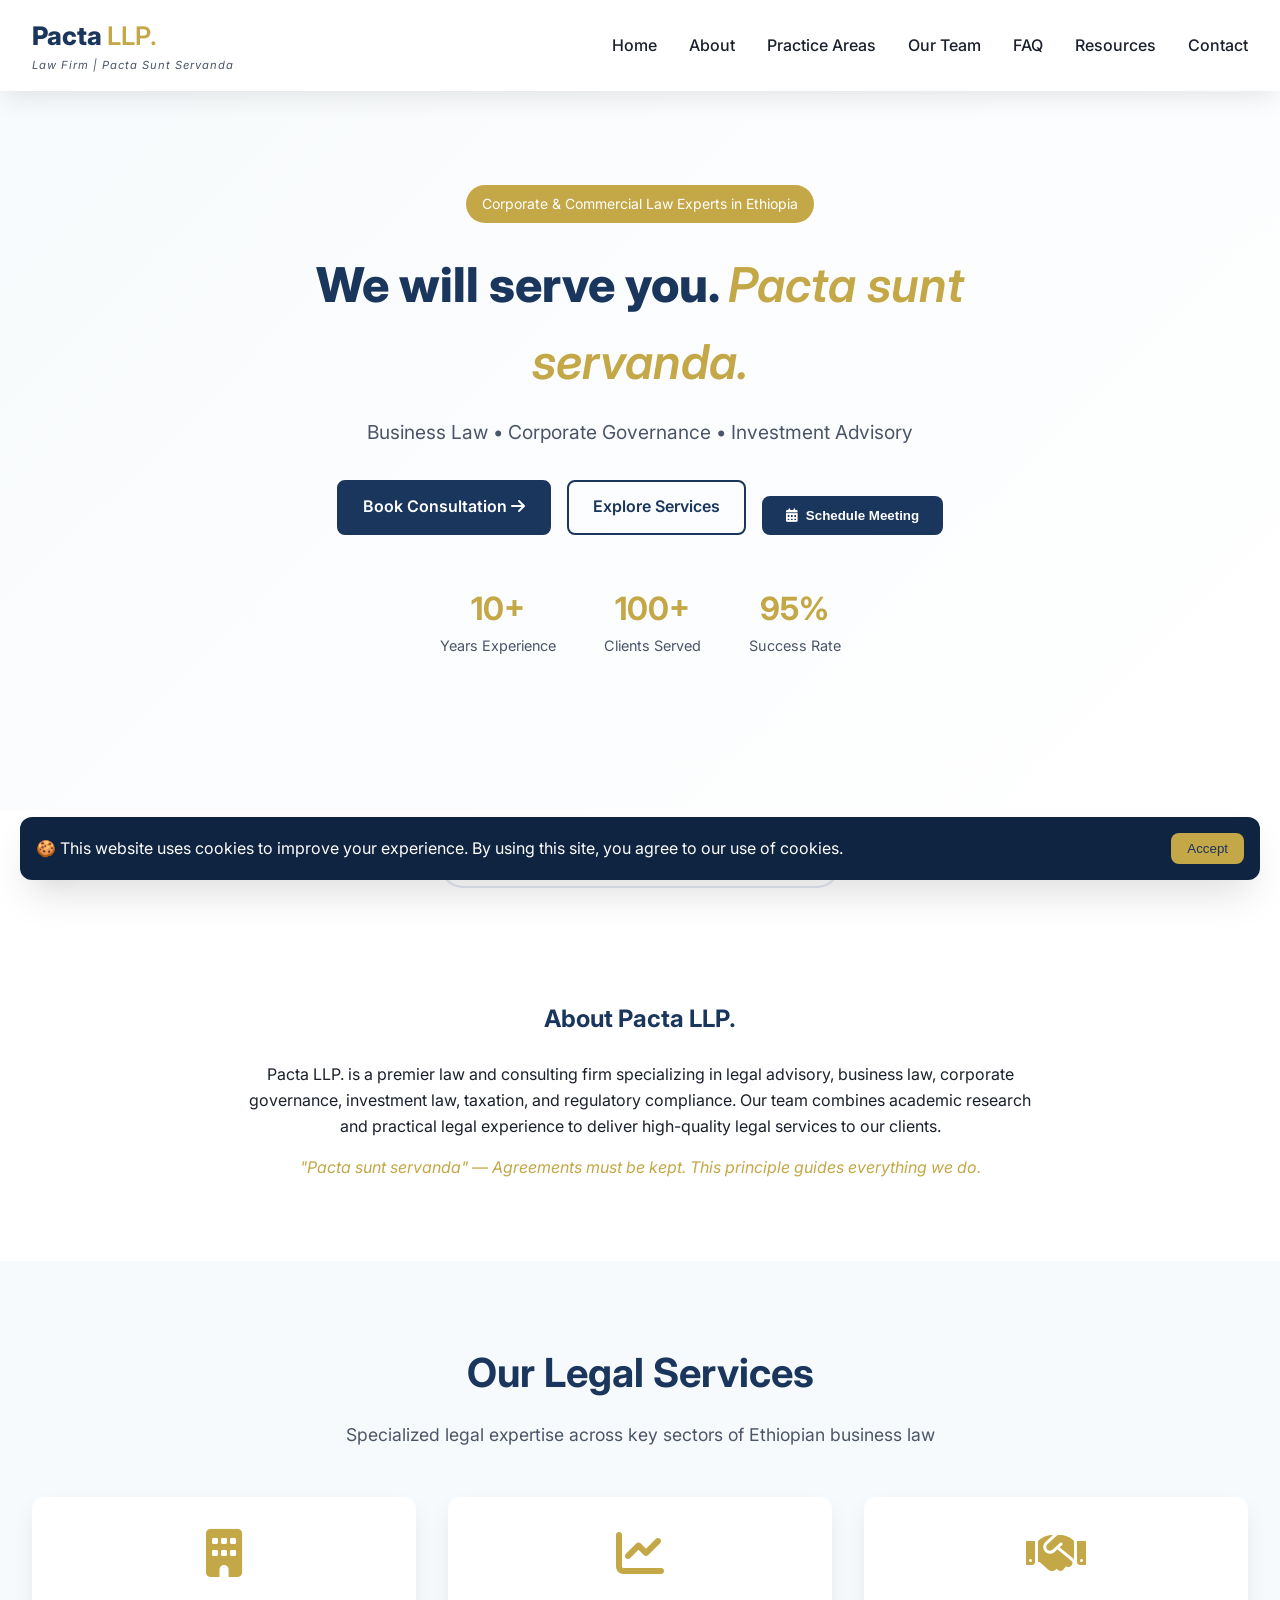
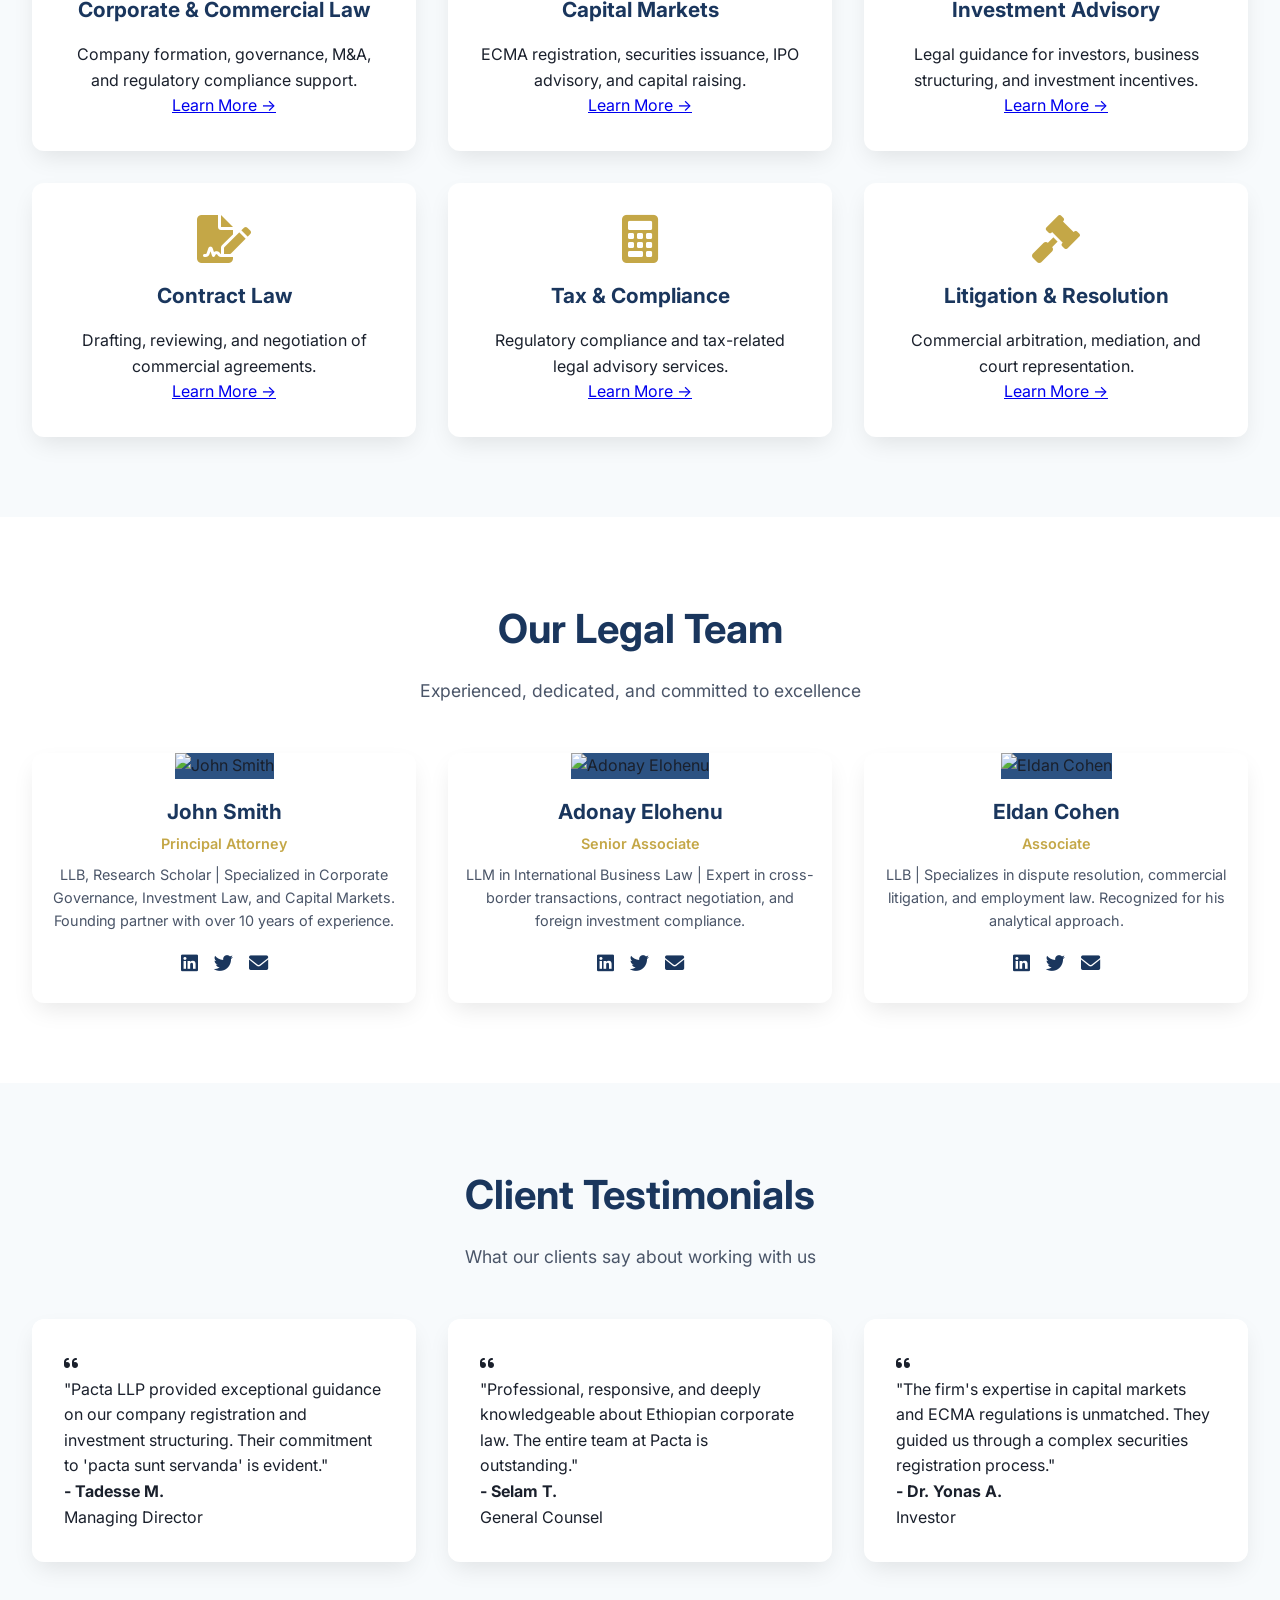
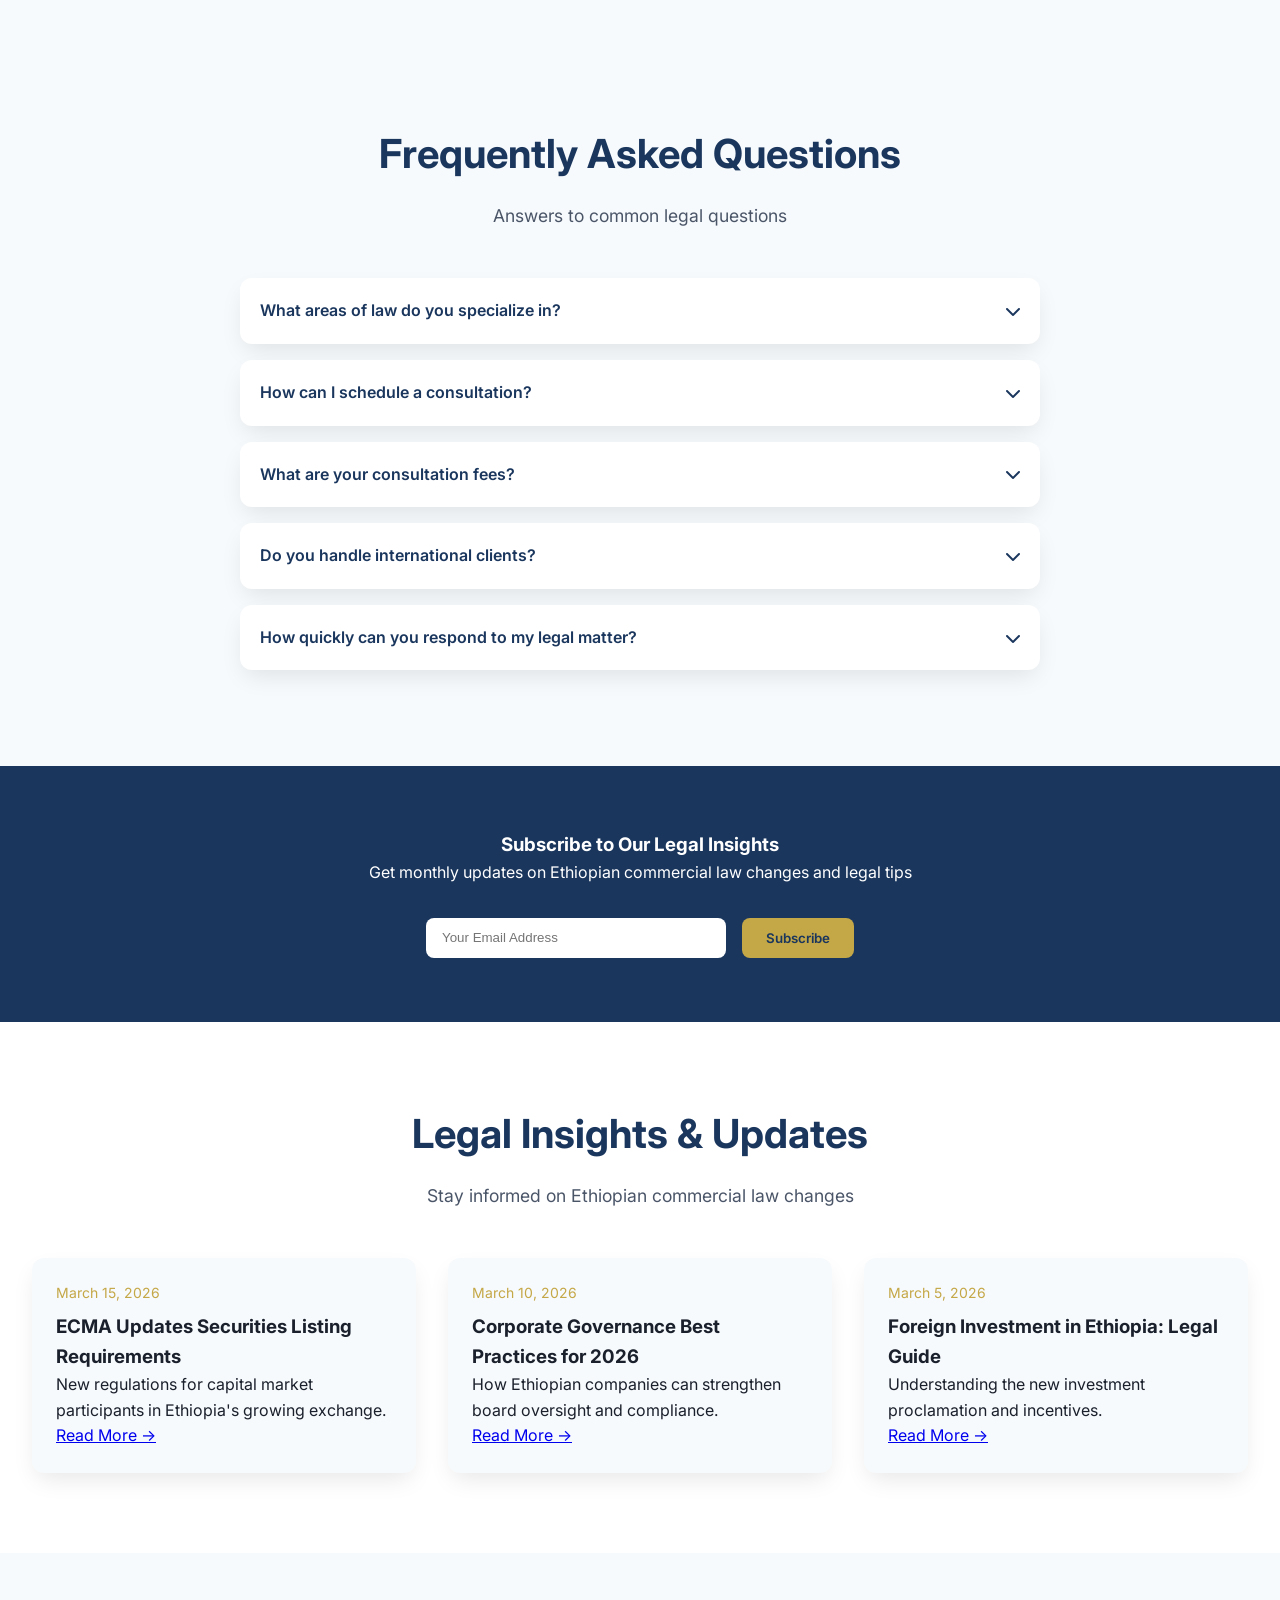
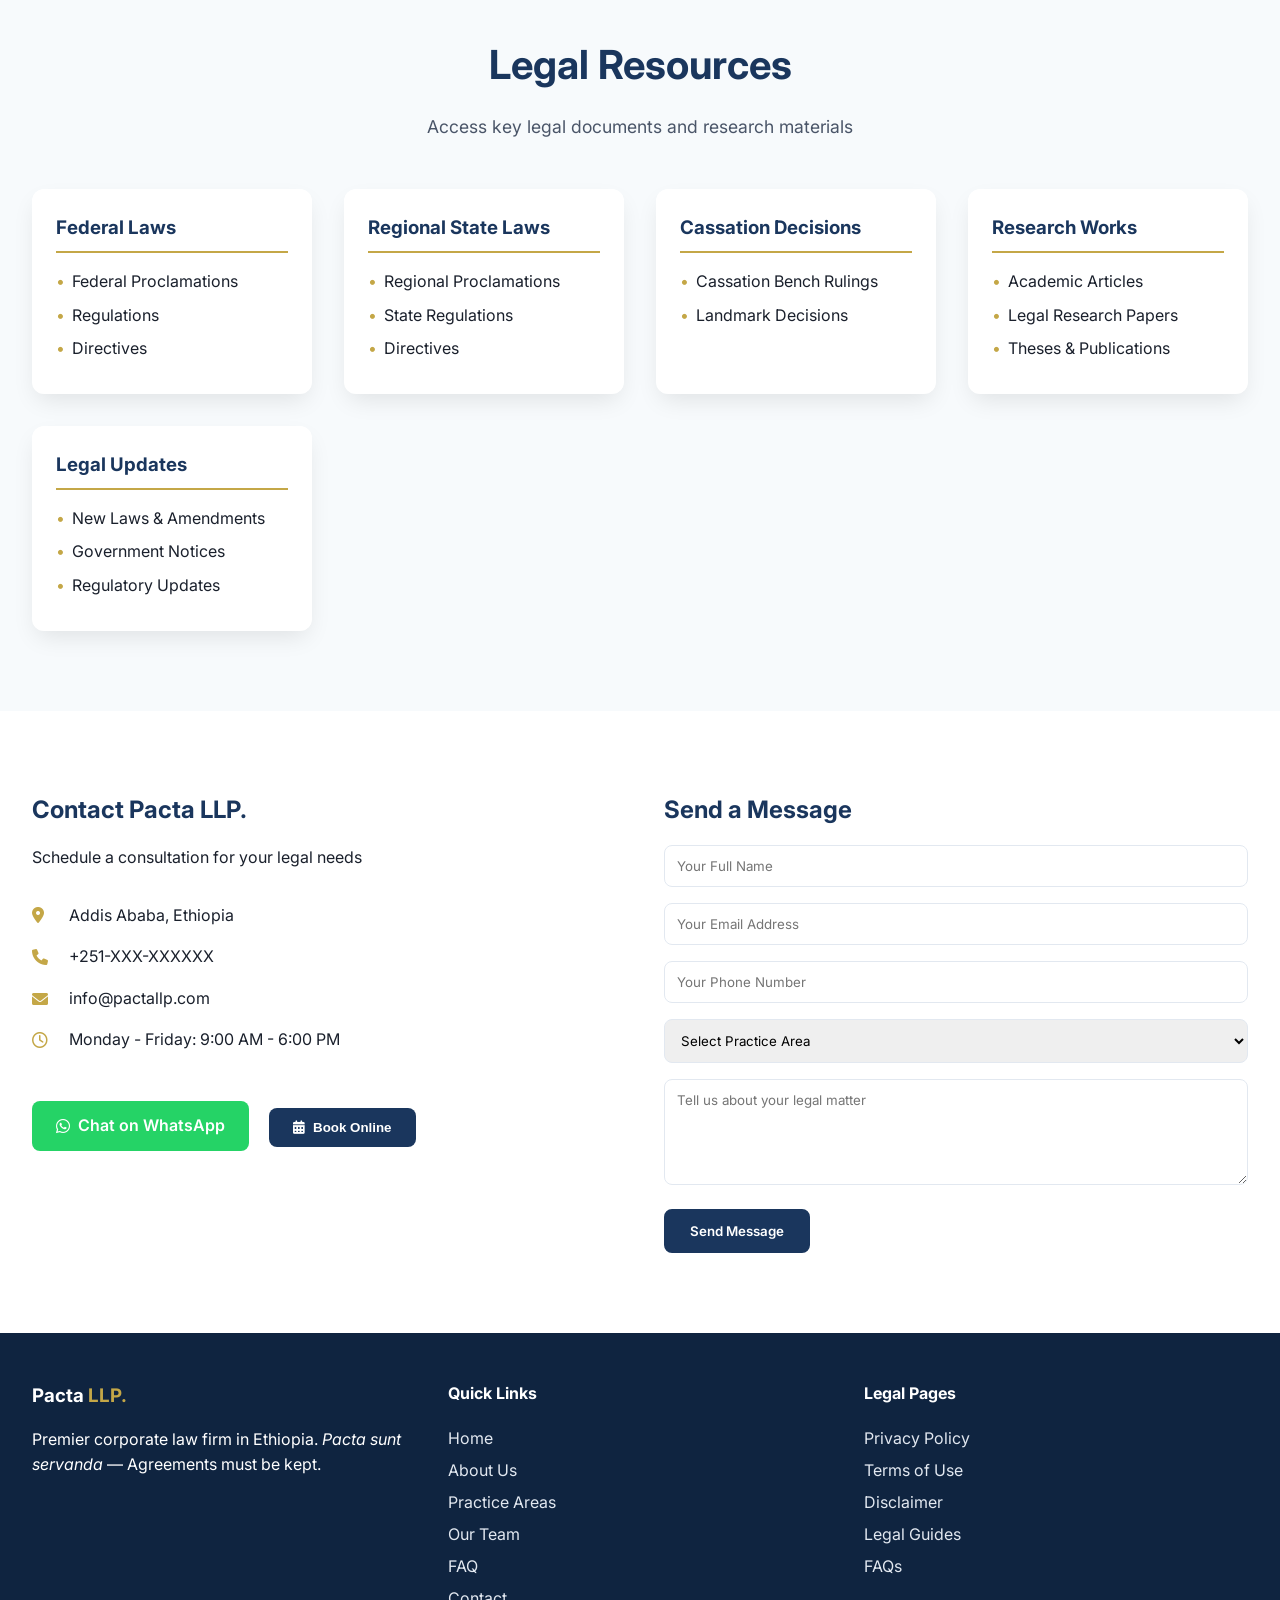
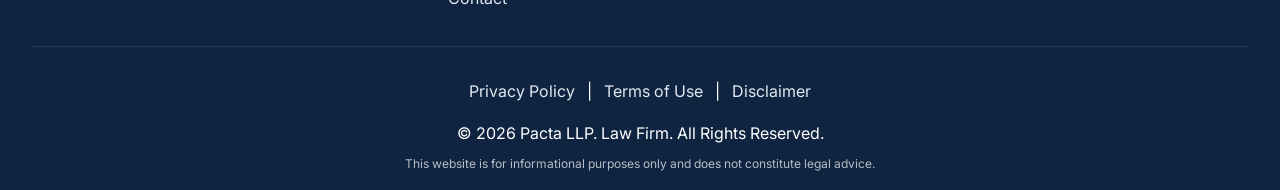
==== index.html @ b74b46ce "Add files via upload" ====
<!DOCTYPE html>
<html lang="en">
<head>
    <meta charset="UTF-8">
    <meta name="viewport" content="width=device-width, initial-scale=1.0, user-scalable=yes">
    <title>Pacta LLP. Law Firm | Pacta Sunt Servanda | Corporate & Commercial Law Experts in Ethiopia</title>
    <meta name="description" content="Pacta LLP is a premier corporate law firm in Ethiopia specializing in Corporate Governance, Investment Law, Capital Markets, and Regulatory Compliance. Pacta sunt servanda.">
    <meta name="keywords" content="Pacta LLP, Ethiopian corporate lawyer, investment advisory Ethiopia, business law, corporate governance, legal consultant Addis Ababa, pacta sunt servanda">
    
    <!-- Font Awesome Icons -->
    <link rel="stylesheet" href="https://cdnjs.cloudflare.com/ajax/libs/font-awesome/6.0.0/css/all.min.css">
    
    <!-- Google Fonts -->
    <link href="https://fonts.googleapis.com/css2?family=Inter:wght@300;400;500;600;700;800&display=swap" rel="stylesheet">
    
    <!-- AOS Animation Library -->
    <link href="https://unpkg.com/aos@2.3.1/dist/aos.css" rel="stylesheet">
    
    <!-- Calendly Widget -->
    <link href="https://assets.calendly.com/assets/external/widget.css" rel="stylesheet">
    <script src="https://assets.calendly.com/assets/external/widget.js" type="async"></script>
    
    <!-- Tawk.to Live Chat -->
    <script>
        var Tawk_API = Tawk_API || {}, Tawk_LoadStart = new Date();
        (function() {
            var s1 = document.createElement("script"), s0 = document.getElementsByTagName("script")[0];
            s1.async = true;
            s1.src = 'https://embed.tawk.to/67e5c8b5ab3a04191a3e012d/1in3v1bh7';
            s1.charset = 'UTF-8';
            s1.setAttribute('crossorigin', '*');
            s0.parentNode.insertBefore(s1, s0);
        })();
    </script>
    
    <style>
        * {
            margin: 0;
            padding: 0;
            box-sizing: border-box;
        }

        :root {
            --primary: #1a365d;
            --primary-dark: #0f2440;
            --primary-light: #2c5282;
            --accent: #c4a747;
            --accent-dark: #a08632;
            --gray-light: #f7fafc;
            --gray: #e2e8f0;
            --gray-dark: #4a5568;
            --text-dark: #1a202c;
            --white: #ffffff;
            --shadow: 0 10px 25px -5px rgba(0,0,0,0.1);
            --shadow-lg: 0 20px 40px -10px rgba(0,0,0,0.15);
        }

        body {
            font-family: 'Inter', sans-serif;
            color: var(--text-dark);
            line-height: 1.6;
            overflow-x: hidden;
        }

        .container {
            max-width: 1280px;
            margin: 0 auto;
            padding: 0 2rem;
        }

        /* Header */
        .header {
            position: fixed;
            top: 0;
            width: 100%;
            background: var(--white);
            box-shadow: var(--shadow);
            z-index: 1000;
            padding: 1rem 0;
            transition: all 0.3s ease;
        }

        .header .container {
            display: flex;
            justify-content: space-between;
            align-items: center;
            flex-wrap: wrap;
        }

        .logo h1 {
            font-size: 1.6rem;
            font-weight: 800;
            color: var(--primary);
        }

        .logo h1 span {
            color: var(--accent);
            font-weight: 600;
        }

        .logo p {
            font-size: 0.7rem;
            color: var(--gray-dark);
            letter-spacing: 1px;
            font-style: italic;
        }

        .nav-menu {
            display: flex;
            gap: 2rem;
            list-style: none;
        }

        .nav-menu a {
            text-decoration: none;
            color: var(--text-dark);
            font-weight: 500;
            transition: color 0.3s;
        }

        .nav-menu a:hover {
            color: var(--accent);
        }

        .hamburger {
            display: none;
            flex-direction: column;
            cursor: pointer;
        }

        .hamburger span {
            width: 25px;
            height: 3px;
            background: var(--primary);
            margin: 3px 0;
            transition: 0.3s;
        }

        .btn {
            display: inline-block;
            padding: 0.75rem 1.5rem;
            border-radius: 8px;
            text-decoration: none;
            font-weight: 600;
            transition: all 0.3s;
            cursor: pointer;
            border: none;
            font-family: inherit;
        }

        .btn-primary {
            background: var(--primary);
            color: var(--white);
            border: 2px solid var(--primary);
        }

        .btn-primary:hover {
            background: var(--primary-dark);
            transform: translateY(-2px);
            box-shadow: var(--shadow);
        }

        .btn-secondary {
            background: transparent;
            color: var(--primary);
            border: 2px solid var(--primary);
        }

        .btn-secondary:hover {
            background: var(--primary);
            color: var(--white);
        }

        /* Dark Mode Styles */
        body.dark-mode {
            background: #1a1a2e;
            color: #eee;
        }

        body.dark-mode .header,
        body.dark-mode .practice-card,
        body.dark-mode .team-card,
        body.dark-mode .testimonial-card,
        body.dark-mode .blog-card,
        body.dark-mode .resource-card,
        body.dark-mode .contact-form,
        body.dark-mode .contact-info {
            background: #16213e;
            color: #eee;
        }

        body.dark-mode .hero {
            background: linear-gradient(135deg, #0f0f23 0%, #1a1a2e 100%);
        }

        /* Scroll to Top Button */
        .scroll-top {
            position: fixed;
            bottom: 30px;
            right: 30px;
            width: 50px;
            height: 50px;
            background: var(--accent);
            color: var(--primary);
            border-radius: 50%;
            display: flex;
            align-items: center;
            justify-content: center;
            cursor: pointer;
            opacity: 0;
            visibility: hidden;
            transition: all 0.3s;
            z-index: 999;
            box-shadow: var(--shadow);
        }

        .scroll-top.show {
            opacity: 1;
            visibility: visible;
        }

        .scroll-top:hover {
            background: var(--accent-dark);
            transform: translateY(-5px);
        }

        /* Dark Mode Toggle */
        .dark-mode-toggle {
            position: fixed;
            bottom: 30px;
            left: 30px;
            width: 50px;
            height: 50px;
            background: var(--primary);
            color: var(--white);
            border-radius: 50%;
            display: flex;
            align-items: center;
            justify-content: center;
            cursor: pointer;
            transition: all 0.3s;
            z-index: 999;
            box-shadow: var(--shadow);
            border: none;
        }

        .dark-mode-toggle:hover {
            transform: scale(1.05);
        }

        /* FAQ Accordion */
        .faq-section {
            padding: 5rem 0;
            background: var(--gray-light);
        }

        .faq-grid {
            max-width: 800px;
            margin: 0 auto;
        }

        .faq-item {
            background: var(--white);
            margin-bottom: 1rem;
            border-radius: 12px;
            overflow: hidden;
            box-shadow: var(--shadow);
        }

        .faq-question {
            padding: 1.25rem;
            font-weight: 600;
            cursor: pointer;
            display: flex;
            justify-content: space-between;
            align-items: center;
            color: var(--primary);
        }

        .faq-question i {
            transition: transform 0.3s;
        }

        .faq-answer {
            padding: 0 1.25rem;
            max-height: 0;
            overflow: hidden;
            transition: max-height 0.3s ease;
        }

        .faq-item.active .faq-answer {
            padding: 0 1.25rem 1.25rem;
            max-height: 300px;
        }

        .faq-item.active .faq-question i {
            transform: rotate(180deg);
        }

        /* Newsletter */
        .newsletter-section {
            padding: 4rem 0;
            background: var(--primary);
            color: var(--white);
            text-align: center;
        }

        .newsletter-form {
            display: flex;
            justify-content: center;
            gap: 1rem;
            margin-top: 2rem;
            flex-wrap: wrap;
        }

        .newsletter-form input {
            padding: 0.75rem 1rem;
            width: 300px;
            border: none;
            border-radius: 8px;
        }

        .newsletter-form button {
            background: var(--accent);
            color: var(--primary);
            border: none;
        }

        /* Cookie Consent */
        .cookie-consent {
            position: fixed;
            bottom: 20px;
            left: 20px;
            right: 20px;
            background: var(--primary-dark);
            color: var(--white);
            padding: 1rem;
            border-radius: 12px;
            display: none;
            justify-content: space-between;
            align-items: center;
            flex-wrap: wrap;
            gap: 1rem;
            z-index: 1000;
            box-shadow: var(--shadow-lg);
        }

        .cookie-consent button {
            background: var(--accent);
            color: var(--primary);
            border: none;
            padding: 0.5rem 1rem;
            border-radius: 8px;
            cursor: pointer;
        }

        /* Search Bar */
        .search-container {
            margin: 2rem 0;
            display: flex;
            justify-content: center;
        }

        .search-input {
            padding: 0.75rem 1rem;
            width: 100%;
            max-width: 400px;
            border: 2px solid var(--gray);
            border-radius: 50px;
            font-size: 1rem;
        }

        /* Hero Section */
        .hero {
            padding: 8rem 0 4rem;
            background: linear-gradient(135deg, var(--gray-light) 0%, var(--white) 100%);
            min-height: 90vh;
            display: flex;
            align-items: center;
        }

        .hero-content {
            text-align: center;
            max-width: 800px;
            margin: 0 auto;
        }

        .hero-badge {
            display: inline-block;
            background: var(--accent);
            color: var(--white);
            padding: 0.5rem 1rem;
            border-radius: 50px;
            font-size: 0.875rem;
            margin-bottom: 1.5rem;
        }

        .hero h1 {
            font-size: 3rem;
            font-weight: 800;
            margin-bottom: 1rem;
            color: var(--primary);
        }

        .hero h1 i {
            font-style: italic;
            color: var(--accent);
            font-weight: 600;
        }

        .hero p {
            font-size: 1.2rem;
            color: var(--gray-dark);
            margin-bottom: 2rem;
        }

        .hero-buttons {
            display: flex;
            gap: 1rem;
            justify-content: center;
            margin-bottom: 3rem;
            flex-wrap: wrap;
        }

        .hero-stats {
            display: flex;
            justify-content: center;
            gap: 3rem;
            margin-top: 2rem;
            flex-wrap: wrap;
        }

        .stat {
            text-align: center;
        }

        .stat h3 {
            font-size: 2rem;
            color: var(--accent);
        }

        .stat p {
            font-size: 0.9rem;
        }

        .section-header {
            text-align: center;
            margin-bottom: 3rem;
        }

        .section-header h2 {
            font-size: 2.5rem;
            color: var(--primary);
            margin-bottom: 1rem;
        }

        .section-header p {
            color: var(--gray-dark);
            font-size: 1.1rem;
        }

        .about-section {
            padding: 5rem 0;
            background: var(--white);
        }

        .about-content {
            max-width: 800px;
            margin: 0 auto;
            text-align: center;
        }

        .about-content h2 {
            color: var(--primary);
            margin-bottom: 1.5rem;
        }

        .practice-areas {
            padding: 5rem 0;
            background: var(--gray-light);
        }

        .practice-grid {
            display: grid;
            grid-template-columns: repeat(auto-fit, minmax(300px, 1fr));
            gap: 2rem;
        }

        .practice-card {
            background: var(--white);
            padding: 2rem;
            border-radius: 12px;
            box-shadow: var(--shadow);
            transition: transform 0.3s, box-shadow 0.3s;
            text-align: center;
        }

        .practice-card:hover {
            transform: translateY(-5px);
            box-shadow: var(--shadow-lg);
        }

        .practice-card i {
            font-size: 3rem;
            color: var(--accent);
            margin-bottom: 1rem;
        }

        .practice-card h3 {
            font-size: 1.3rem;
            margin-bottom: 1rem;
            color: var(--primary);
        }

        .team-section {
            padding: 5rem 0;
            background: var(--white);
        }

        .team-grid {
            display: grid;
            grid-template-columns: repeat(auto-fit, minmax(300px, 1fr));
            gap: 2rem;
        }

        .team-card {
            background: var(--white);
            border-radius: 12px;
            overflow: hidden;
            box-shadow: var(--shadow);
            text-align: center;
            transition: transform 0.3s;
            padding-bottom: 1.5rem;
        }

        .team-card:hover {
            transform: translateY(-5px);
        }

        .team-card img {
            width: 100%;
            height: 280px;
            object-fit: cover;
            background: var(--primary-light);
        }

        .team-card h3 {
            color: var(--primary);
            margin: 1rem 0 0.25rem;
            font-size: 1.3rem;
        }

        .team-title {
            color: var(--accent);
            font-weight: 600;
            margin-bottom: 0.5rem;
            font-size: 0.9rem;
        }

        .team-bio {
            padding: 0 1rem;
            font-size: 0.9rem;
            color: var(--gray-dark);
            margin-bottom: 1rem;
        }

        .team-social {
            display: flex;
            justify-content: center;
            gap: 1rem;
            margin-top: 0.5rem;
        }

        .team-social a {
            color: var(--primary);
            font-size: 1.2rem;
            transition: color 0.3s;
        }

        .testimonials {
            padding: 5rem 0;
            background: var(--gray-light);
        }

        .testimonial-slider {
            display: grid;
            grid-template-columns: repeat(auto-fit, minmax(300px, 1fr));
            gap: 2rem;
        }

        .testimonial-card {
            background: var(--white);
            padding: 2rem;
            border-radius: 12px;
            box-shadow: var(--shadow);
        }

        .insights {
            padding: 5rem 0;
            background: var(--white);
        }

        .blog-grid {
            display: grid;
            grid-template-columns: repeat(auto-fit, minmax(300px, 1fr));
            gap: 2rem;
        }

        .blog-card {
            background: var(--gray-light);
            padding: 1.5rem;
            border-radius: 12px;
            box-shadow: var(--shadow);
            transition: transform 0.3s;
        }

        .blog-card:hover {
            transform: translateY(-5px);
        }

        .blog-date {
            color: var(--accent);
            font-size: 0.875rem;
            margin-bottom: 0.5rem;
        }

        .legal-resources {
            padding: 5rem 0;
            background: var(--gray-light);
        }

        .resources-grid {
            display: grid;
            grid-template-columns: repeat(auto-fit, minmax(250px, 1fr));
            gap: 2rem;
        }

        .resource-card {
            background: var(--white);
            padding: 1.5rem;
            border-radius: 12px;
            box-shadow: var(--shadow);
        }

        .resource-card h3 {
            color: var(--primary);
            margin-bottom: 1rem;
            border-bottom: 2px solid var(--accent);
            padding-bottom: 0.5rem;
        }

        .resource-card ul {
            list-style: none;
            padding-left: 0;
        }

        .resource-card li {
            margin-bottom: 0.5rem;
            padding-left: 1rem;
            position: relative;
        }

        .resource-card li::before {
            content: "•";
            color: var(--accent);
            position: absolute;
            left: 0;
        }

        .contact-section {
            padding: 5rem 0;
            background: var(--white);
        }

        .contact-grid {
            display: grid;
            grid-template-columns: 1fr 1fr;
            gap: 3rem;
        }

        .contact-info h2, .contact-form h2 {
            color: var(--primary);
            margin-bottom: 1rem;
        }

        .contact-details {
            margin: 2rem 0;
        }

        .contact-details p {
            margin-bottom: 1rem;
            display: flex;
            align-items: center;
            gap: 0.75rem;
        }

        .contact-details i {
            color: var(--accent);
            width: 25px;
        }

        .contact-form input,
        .contact-form select,
        .contact-form textarea {
            width: 100%;
            padding: 0.75rem;
            margin-bottom: 1rem;
            border: 1px solid var(--gray);
            border-radius: 8px;
            font-family: inherit;
            transition: border-color 0.3s;
        }

        .contact-form input:focus,
        .contact-form textarea:focus {
            outline: none;
            border-color: var(--accent);
        }

        .whatsapp-btn {
            display: inline-flex;
            align-items: center;
            gap: 0.5rem;
            background: #25D366;
            color: white;
            padding: 0.75rem 1.5rem;
            border-radius: 8px;
            text-decoration: none;
            font-weight: 600;
            margin-top: 1rem;
            transition: transform 0.3s;
        }

        .calendly-btn {
            display: inline-flex;
            align-items: center;
            gap: 0.5rem;
            background: var(--primary);
            color: white;
            padding: 0.75rem 1.5rem;
            border-radius: 8px;
            text-decoration: none;
            font-weight: 600;
            margin-top: 1rem;
            border: none;
            cursor: pointer;
        }

        .footer {
            background: var(--primary-dark);
            color: var(--white);
            padding: 3rem 0 1rem;
        }

        .footer-grid {
            display: grid;
            grid-template-columns: repeat(auto-fit, minmax(250px, 1fr));
            gap: 2rem;
            margin-bottom: 2rem;
        }

        .footer-about h3, .footer-links h4 {
            margin-bottom: 1rem;
        }

        .footer-links ul {
            list-style: none;
        }

        .footer-links a {
            color: var(--gray);
            text-decoration: none;
            line-height: 2;
            transition: color 0.3s;
        }

        .footer-links a:hover {
            color: var(--accent);
        }

        .footer-bottom {
            text-align: center;
            padding-top: 2rem;
            border-top: 1px solid rgba(255,255,255,0.1);
        }

        .legal-notices {
            margin-bottom: 1rem;
        }

        .legal-notices a {
            color: var(--gray);
            text-decoration: none;
            margin: 0 0.5rem;
            transition: color 0.3s;
        }

        .disclaimer-note {
            font-size: 0.75rem;
            opacity: 0.7;
            margin-top: 0.5rem;
        }

        @media (max-width: 768px) {
            .container {
                padding: 0 1rem;
            }

            .hamburger {
                display: flex;
            }

            .nav-menu {
                position: fixed;
                left: -100%;
                top: 70px;
                flex-direction: column;
                background: var(--white);
                width: 100%;
                text-align: center;
                transition: 0.3s;
                box-shadow: var(--shadow);
                padding: 2rem;
            }

            .nav-menu.active {
                left: 0;
            }

            .hero h1 {
                font-size: 2rem;
            }

            .hero-buttons {
                flex-direction: column;
            }

            .hero-stats {
                flex-direction: column;
                gap: 1rem;
            }

            .section-header h2 {
                font-size: 1.75rem;
            }

            .contact-grid {
                grid-template-columns: 1fr;
            }
        }
    </style>
</head>
<body>

    <!-- Header -->
    <header class="header">
        <div class="container">
            <div class="logo">
                <h1>Pacta <span>LLP.</span></h1>
                <p>Law Firm | Pacta Sunt Servanda</p>
            </div>
            <nav class="navbar">
                <ul class="nav-menu">
                    <li><a href="#home">Home</a></li>
                    <li><a href="#about">About</a></li>
                    <li><a href="#services">Practice Areas</a></li>
                    <li><a href="#team">Our Team</a></li>
                    <li><a href="#faq">FAQ</a></li>
                    <li><a href="#resources">Resources</a></li>
                    <li><a href="#contact">Contact</a></li>
                </ul>
                <div class="hamburger">
                    <span></span>
                    <span></span>
                    <span></span>
                </div>
            </nav>
        </div>
    </header>

    <!-- Dark Mode Toggle -->
    <button class="dark-mode-toggle" id="darkModeToggle">
        <i class="fas fa-moon"></i>
    </button>

    <!-- Scroll to Top Button -->
    <div class="scroll-top" id="scrollTop">
        <i class="fas fa-arrow-up"></i>
    </div>

    <main>
        <!-- Hero Section -->
        <section id="home" class="hero">
            <div class="container">
                <div class="hero-content" data-aos="fade-up">
                    <span class="hero-badge">Corporate & Commercial Law Experts in Ethiopia</span>
                    <h1>We will serve you. <i>Pacta sunt servanda.</i></h1>
                    <p>Business Law • Corporate Governance • Investment Advisory</p>
                    <div class="hero-buttons">
                        <a href="#contact" class="btn btn-primary">Book Consultation <i class="fas fa-arrow-right"></i></a>
                        <a href="#services" class="btn btn-secondary">Explore Services</a>
                        <button class="calendly-btn" onclick="Calendly.showPopupWidget('https://calendly.com/pactallp/30min'); return false;">
                            <i class="fas fa-calendar-alt"></i> Schedule Meeting
                        </button>
                    </div>
                </div>
                <div class="hero-stats">
                    <div class="stat" data-aos="fade-up" data-aos-delay="100">
                        <h3>10+</h3>
                        <p>Years Experience</p>
                    </div>
                    <div class="stat" data-aos="fade-up" data-aos-delay="200">
                        <h3>100+</h3>
                        <p>Clients Served</p>
                    </div>
                    <div class="stat" data-aos="fade-up" data-aos-delay="300">
                        <h3>95%</h3>
                        <p>Success Rate</p>
                    </div>
                </div>
            </div>
        </section>

        <!-- Search Bar -->
        <div class="container">
            <div class="search-container">
                <input type="text" id="searchInput" class="search-input" placeholder="🔍 Search practice areas, lawyers, or resources...">
            </div>
        </div>

        <!-- About Section -->
        <section id="about" class="about-section">
            <div class="container">
                <div class="about-content" data-aos="fade-up">
                    <h2>About Pacta LLP.</h2>
                    <p>Pacta LLP. is a premier law and consulting firm specializing in legal advisory, business law, corporate governance, investment law, taxation, and regulatory compliance. Our team combines academic research and practical legal experience to deliver high-quality legal services to our clients.</p>
                    <p style="margin-top: 1rem; font-style: italic; color: var(--accent);">"Pacta sunt servanda" — Agreements must be kept. This principle guides everything we do.</p>
                </div>
            </div>
        </section>

        <!-- Practice Areas -->
        <section id="services" class="practice-areas">
            <div class="container">
                <div class="section-header" data-aos="fade-up">
                    <h2>Our Legal Services</h2>
                    <p>Specialized legal expertise across key sectors of Ethiopian business law</p>
                </div>
                <div class="practice-grid" id="practiceGrid">
                    <div class="practice-card searchable" data-name="corporate commercial law company formation governance">
                        <i class="fas fa-building"></i>
                        <h3>Corporate & Commercial Law</h3>
                        <p>Company formation, governance, M&A, and regulatory compliance support.</p>
                        <a href="#" class="learn-more">Learn More →</a>
                    </div>
                    <div class="practice-card searchable" data-name="capital markets ecma securities ipo">
                        <i class="fas fa-chart-line"></i>
                        <h3>Capital Markets</h3>
                        <p>ECMA registration, securities issuance, IPO advisory, and capital raising.</p>
                        <a href="#" class="learn-more">Learn More →</a>
                    </div>
                    <div class="practice-card searchable" data-name="investment advisory investor business structuring">
                        <i class="fas fa-handshake"></i>
                        <h3>Investment Advisory</h3>
                        <p>Legal guidance for investors, business structuring, and investment incentives.</p>
                        <a href="#" class="learn-more">Learn More →</a>
                    </div>
                    <div class="practice-card searchable" data-name="contract law drafting negotiation">
                        <i class="fas fa-file-signature"></i>
                        <h3>Contract Law</h3>
                        <p>Drafting, reviewing, and negotiation of commercial agreements.</p>
                        <a href="#" class="learn-more">Learn More →</a>
                    </div>
                    <div class="practice-card searchable" data-name="tax compliance regulatory">
                        <i class="fas fa-calculator"></i>
                        <h3>Tax & Compliance</h3>
                        <p>Regulatory compliance and tax-related legal advisory services.</p>
                        <a href="#" class="learn-more">Learn More →</a>
                    </div>
                    <div class="practice-card searchable" data-name="litigation dispute resolution arbitration">
                        <i class="fas fa-gavel"></i>
                        <h3>Litigation & Resolution</h3>
                        <p>Commercial arbitration, mediation, and court representation.</p>
                        <a href="#" class="learn-more">Learn More →</a>
                    </div>
                </div>
            </div>
        </section>

        <!-- Team Section -->
        <section id="team" class="team-section">
            <div class="container">
                <div class="section-header" data-aos="fade-up">
                    <h2>Our Legal Team</h2>
                    <p>Experienced, dedicated, and committed to excellence</p>
                </div>
                <div class="team-grid" id="teamGrid">
                    <div class="team-card searchable" data-name="john smith principal attorney">
                        <img src="https://placehold.co/400x400/1a365d/white?text=John+Smith" alt="John Smith">
                        <h3>John Smith</h3>
                        <p class="team-title">Principal Attorney</p>
                        <p class="team-bio">LLB, Research Scholar | Specialized in Corporate Governance, Investment Law, and Capital Markets. Founding partner with over 10 years of experience.</p>
                        <div class="team-social">
                            <a href="#"><i class="fab fa-linkedin"></i></a>
                            <a href="#"><i class="fab fa-twitter"></i></a>
                            <a href="mailto:john@pactallp.com"><i class="fas fa-envelope"></i></a>
                        </div>
                    </div>
                    <div class="team-card searchable" data-name="adonay elohenu senior associate">
                        <img src="https://placehold.co/400x400/2c5282/white?text=Adonay+Elohenu" alt="Adonay Elohenu">
                        <h3>Adonay Elohenu</h3>
                        <p class="team-title">Senior Associate</p>
                        <p class="team-bio">LLM in International Business Law | Expert in cross-border transactions, contract negotiation, and foreign investment compliance.</p>
                        <div class="team-social">
                            <a href="#"><i class="fab fa-linkedin"></i></a>
                            <a href="#"><i class="fab fa-twitter"></i></a>
                            <a href="mailto:adonay@pactallp.com"><i class="fas fa-envelope"></i></a>
                        </div>
                    </div>
                    <div class="team-card searchable" data-name="eldan cohen associate">
                        <img src="https://placehold.co/400x400/3a6ea5/white?text=Eldan+Cohen" alt="Eldan Cohen">
                        <h3>Eldan Cohen</h3>
                        <p class="team-title">Associate</p>
                        <p class="team-bio">LLB | Specializes in dispute resolution, commercial litigation, and employment law. Recognized for his analytical approach.</p>
                        <div class="team-social">
                            <a href="#"><i class="fab fa-linkedin"></i></a>
                            <a href="#"><i class="fab fa-twitter"></i></a>
                            <a href="mailto:eldan@pactallp.com"><i class="fas fa-envelope"></i></a>
                        </div>
                    </div>
                </div>
            </div>
        </section>

        <!-- Testimonials -->
        <section class="testimonials">
            <div class="container">
                <div class="section-header" data-aos="fade-up">
                    <h2>Client Testimonials</h2>
                    <p>What our clients say about working with us</p>
                </div>
                <div class="testimonial-slider">
                    <div class="testimonial-card" data-aos="fade-up" data-aos-delay="100">
                        <i class="fas fa-quote-left"></i>
                        <p>"Pacta LLP provided exceptional guidance on our company registration and investment structuring. Their commitment to 'pacta sunt servanda' is evident."</p>
                        <h4>- Tadesse M.</h4>
                        <span>Managing Director</span>
                    </div>
                    <div class="testimonial-card" data-aos="fade-up" data-aos-delay="200">
                        <i class="fas fa-quote-left"></i>
                        <p>"Professional, responsive, and deeply knowledgeable about Ethiopian corporate law. The entire team at Pacta is outstanding."</p>
                        <h4>- Selam T.</h4>
                        <span>General Counsel</span>
                    </div>
                    <div class="testimonial-card" data-aos="fade-up" data-aos-delay="300">
                        <i class="fas fa-quote-left"></i>
                        <p>"The firm's expertise in capital markets and ECMA regulations is unmatched. They guided us through a complex securities registration process."</p>
                        <h4>- Dr. Yonas A.</h4>
                        <span>Investor</span>
                    </div>
                </div>
            </div>
        </section>

        <!-- FAQ Accordion Section -->
        <section id="faq" class="faq-section">
            <div class="container">
                <div class="section-header" data-aos="fade-up">
                    <h2>Frequently Asked Questions</h2>
                    <p>Answers to common legal questions</p>
                </div>
                <div class="faq-grid">
                    <div class="faq-item">
                        <div class="faq-question">
                            What areas of law do you specialize in?
                            <i class="fas fa-chevron-down"></i>
                        </div>
                        <div class="faq-answer">
                            We specialize in Corporate & Commercial Law, Capital Markets, Investment Advisory, Contract Law, Tax & Compliance, and Litigation & Dispute Resolution.
                        </div>
                    </div>
                    <div class="faq-item">
                        <div class="faq-question">
                            How can I schedule a consultation?
                            <i class="fas fa-chevron-down"></i>
                        </div>
                        <div class="faq-answer">
                            You can schedule a consultation by clicking the "Schedule Meeting" button above, using our contact form, or calling us directly at +251-XXX-XXXXXX.
                        </div>
                    </div>
                    <div class="faq-item">
                        <div class="faq-question">
                            What are your consultation fees?
                            <i class="fas fa-chevron-down"></i>
                        </div>
                        <div class="faq-answer">
                            We offer a free initial 15-minute consultation. For detailed legal advice, our fees vary based on the complexity of the case. Contact us for a quote.
                        </div>
                    </div>
                    <div class="faq-item">
                        <div class="faq-question">
                            Do you handle international clients?
                            <i class="fas fa-chevron-down"></i>
                        </div>
                        <div class="faq-answer">
                            Yes, we regularly advise international investors and businesses looking to operate in Ethiopia. Our team is fluent in English and experienced with cross-border matters.
                        </div>
                    </div>
                    <div class="faq-item">
                        <div class="faq-question">
                            How quickly can you respond to my legal matter?
                            <i class="fas fa-chevron-down"></i>
                        </div>
                        <div class="faq-answer">
                            We typically respond within 24 hours. For urgent matters, please call our office directly.
                        </div>
                    </div>
                </div>
            </div>
        </section>

        <!-- Newsletter Signup -->
        <section class="newsletter-section">
            <div class="container">
                <h3>Subscribe to Our Legal Insights</h3>
                <p>Get monthly updates on Ethiopian commercial law changes and legal tips</p>
                <form class="newsletter-form" id="newsletterForm">
                    <input type="email" placeholder="Your Email Address" required>
                    <button type="submit" class="btn">Subscribe</button>
                </form>
            </div>
        </section>

        <!-- Insights/Blog -->
        <section class="insights">
            <div class="container">
                <div class="section-header" data-aos="fade-up">
                    <h2>Legal Insights & Updates</h2>
                    <p>Stay informed on Ethiopian commercial law changes</p>
                </div>
                <div class="blog-grid">
                    <div class="blog-card" data-aos="fade-up" data-aos-delay="100">
                        <div class="blog-date">March 15, 2026</div>
                        <h3>ECMA Updates Securities Listing Requirements</h3>
                        <p>New regulations for capital market participants in Ethiopia's growing exchange.</p>
                        <a href="#" class="read-more">Read More →</a>
                    </div>
                    <div class="blog-card" data-aos="fade-up" data-aos-delay="200">
                        <div class="blog-date">March 10, 2026</div>
                        <h3>Corporate Governance Best Practices for 2026</h3>
                        <p>How Ethiopian companies can strengthen board oversight and compliance.</p>
                        <a href="#" class="read-more">Read More →</a>
                    </div>
                    <div class="blog-card" data-aos="fade-up" data-aos-delay="300">
                        <div class="blog-date">March 5, 2026</div>
                        <h3>Foreign Investment in Ethiopia: Legal Guide</h3>
                        <p>Understanding the new investment proclamation and incentives.</p>
                        <a href="#" class="read-more">Read More →</a>
                    </div>
                </div>
            </div>
        </section>

        <!-- Legal Resources -->
        <section id="resources" class="legal-resources">
            <div class="container">
                <div class="section-header" data-aos="fade-up">
                    <h2>Legal Resources</h2>
                    <p>Access key legal documents and research materials</p>
                </div>
                <div class="resources-grid">
                    <div class="resource-card" data-aos="fade-up" data-aos-delay="100">
                        <h3>Federal Laws</h3>
                        <ul>
                            <li>Federal Proclamations</li>
                            <li>Regulations</li>
                            <li>Directives</li>
                        </ul>
                    </div>
                    <div class="resource-card" data-aos="fade-up" data-aos-delay="150">
                        <h3>Regional State Laws</h3>
                        <ul>
                            <li>Regional Proclamations</li>
                            <li>State Regulations</li>
                            <li>Directives</li>
                        </ul>
                    </div>
                    <div class="resource-card" data-aos="fade-up" data-aos-delay="200">
                        <h3>Cassation Decisions</h3>
                        <ul>
                            <li>Cassation Bench Rulings</li>
                            <li>Landmark Decisions</li>
                        </ul>
                    </div>
                    <div class="resource-card" data-aos="fade-up" data-aos-delay="250">
                        <h3>Research Works</h3>
                        <ul>
                            <li>Academic Articles</li>
                            <li>Legal Research Papers</li>
                            <li>Theses & Publications</li>
                        </ul>
                    </div>
                    <div class="resource-card" data-aos="fade-up" data-aos-delay="300">
                        <h3>Legal Updates</h3>
                        <ul>
                            <li>New Laws & Amendments</li>
                            <li>Government Notices</li>
                            <li>Regulatory Updates</li>
                        </ul>
                    </div>
                </div>
            </div>
        </section>

        <!-- Contact Section with WORKING Form -->
        <section id="contact" class="contact-section">
            <div class="container">
                <div class="contact-grid">
                    <div class="contact-info" data-aos="fade-right">
                        <h2>Contact Pacta LLP.</h2>
                        <p>Schedule a consultation for your legal needs</p>
                        <div class="contact-details">
                            <p><i class="fas fa-map-marker-alt"></i> Addis Ababa, Ethiopia</p>
                            <p><i class="fas fa-phone"></i> +251-XXX-XXXXXX</p>
                            <p><i class="fas fa-envelope"></i> info@pactallp.com</p>
                            <p><i class="far fa-clock"></i> Monday - Friday: 9:00 AM - 6:00 PM</p>
                        </div>
                        <a href="https://wa.me/251XXXXXXXXX" class="whatsapp-btn">
                            <i class="fab fa-whatsapp"></i> Chat on WhatsApp
                        </a>
                        <button class="calendly-btn" onclick="Calendly.showPopupWidget('https://calendly.com/pactallp/30min'); return false;" style="margin-left: 1rem;">
                            <i class="fas fa-calendar-alt"></i> Book Online
                        </button>
                    </div>
                    <div class="contact-form" data-aos="fade-left">
                        <h2>Send a Message</h2>
                        <form id="contactForm" netlify netlify-honeypot="bot-field">
                            <input type="hidden" name="form-name" value="contact">
                            <input type="text" name="name" placeholder="Your Full Name" required>
                            <input type="email" name="email" placeholder="Your Email Address" required>
                            <input type="tel" name="phone" placeholder="Your Phone Number">
                            <select name="practiceArea">
                                <option>Select Practice Area</option>
                                <option>Corporate & Commercial Law</option>
                                <option>Investment Advisory</option>
                                <option>Contract Law</option>
                                <option>Tax & Compliance</option>
                                <option>Litigation</option>
                            </select>
                            <textarea name="message" rows="5" placeholder="Tell us about your legal matter" required></textarea>
                            <button type="submit" class="btn btn-primary">Send Message</button>
                        </form>
                        <div id="formStatus" style="margin-top: 1rem; display: none; text-align: center; padding: 0.5rem; border-radius: 8px;"></div>
                    </div>
                </div>
            </div>
        </section>
    </main>

    <!-- Footer -->
    <footer class="footer">
        <div class="container">
            <div class="footer-grid">
                <div class="footer-about">
                    <h3>Pacta <span style="color: var(--accent);">LLP.</span></h3>
                    <p>Premier corporate law firm in Ethiopia. <i>Pacta sunt servanda</i> — Agreements must be kept.</p>
                </div>
                <div class="footer-links">
                    <h4>Quick Links</h4>
                    <ul>
                        <li><a href="#home">Home</a></li>
                        <li><a href="#about">About Us</a></li>
                        <li><a href="#services">Practice Areas</a></li>
                        <li><a href="#team">Our Team</a></li>
                        <li><a href="#faq">FAQ</a></li>
                        <li><a href="#contact">Contact</a></li>
                    </ul>
                </div>
                <div class="footer-links">
                    <h4>Legal Pages</h4>
                    <ul>
                        <li><a href="privacy.html">Privacy Policy</a></li>
                        <li><a href="terms.html">Terms of Use</a></li>
                        <li><a href="disclaimer.html">Disclaimer</a></li>
                        <li><a href="#">Legal Guides</a></li>
                        <li><a href="#">FAQs</a></li>
                    </ul>
                </div>
            </div>
            <div class="footer-bottom">
                <div class="legal-notices">
                    <a href="privacy.html">Privacy Policy</a> | 
                    <a href="terms.html">Terms of Use</a> | 
                    <a href="disclaimer.html">Disclaimer</a>
                </div>
                <p>&copy; 2026 Pacta LLP. Law Firm. All Rights Reserved.</p>
                <p class="disclaimer-note">This website is for informational purposes only and does not constitute legal advice.</p>
            </div>
        </div>
    </footer>

    <!-- Cookie Consent -->
    <div class="cookie-consent" id="cookieConsent">
        <span>🍪 This website uses cookies to improve your experience. By using this site, you agree to our use of cookies.</span>
        <button id="acceptCookies">Accept</button>
    </div>

    <script src="https://unpkg.com/aos@2.3.1/dist/aos.js"></script>
    <script>
        // Initialize AOS
        AOS.init({ duration: 800, once: true, offset: 100 });

        // Mobile Menu Toggle
        const hamburger = document.querySelector('.hamburger');
        const navMenu = document.querySelector('.nav-menu');
        if (hamburger) {
            hamburger.addEventListener('click', () => {
                navMenu.classList.toggle('active');
            });
        }
        document.querySelectorAll('.nav-menu a').forEach(link => {
            link.addEventListener('click', () => {
                navMenu.classList.remove('active');
            });
        });

        // Smooth Scrolling
        document.querySelectorAll('a[href^="#"]').forEach(anchor => {
            anchor.addEventListener('click', function(e) {
                e.preventDefault();
                const target = document.querySelector(this.getAttribute('href'));
                if (target) {
                    target.scrollIntoView({ behavior: 'smooth' });
                    navMenu.classList.remove('active');
                }
            });
        });

        // Scroll to Top Button
        const scrollTopBtn = document.getElementById('scrollTop');
        window.addEventListener('scroll', () => {
            if (window.scrollY > 300) {
                scrollTopBtn.classList.add('show');
            } else {
                scrollTopBtn.classList.remove('show');
            }
        });
        scrollTopBtn.addEventListener('click', () => {
            window.scrollTo({ top: 0, behavior: 'smooth' });
        });

        // Dark Mode Toggle
        const darkModeToggle = document.getElementById('darkModeToggle');
        darkModeToggle.addEventListener('click', () => {
            document.body.classList.toggle('dark-mode');
            const icon = darkModeToggle.querySelector('i');
            if (document.body.classList.contains('dark-mode')) {
                icon.classList.remove('fa-moon');
                icon.classList.add('fa-sun');
                localStorage.setItem('darkMode', 'enabled');
            } else {
                icon.classList.remove('fa-sun');
                icon.classList.add('fa-moon');
                localStorage.setItem('darkMode', 'disabled');
            }
        });
        if (localStorage.getItem('darkMode') === 'enabled') {
            document.body.classList.add('dark-mode');
            darkModeToggle.querySelector('i').classList.remove('fa-moon');
            darkModeToggle.querySelector('i').classList.add('fa-sun');
        }

        // FAQ Accordion
        document.querySelectorAll('.faq-question').forEach(question => {
            question.addEventListener('click', () => {
                const parent = question.parentElement;
                parent.classList.toggle('active');
            });
        });

        // Search Functionality
        const searchInput = document.getElementById('searchInput');
        const searchableItems = document.querySelectorAll('.searchable');
        searchInput.addEventListener('input', (e) => {
            const searchTerm = e.target.value.toLowerCase();
            searchableItems.forEach(item => {
                const text = item.getAttribute('data-name') || item.innerText.toLowerCase();
                if (text.includes(searchTerm)) {
                    item.style.display = '';
                } else {
                    item.style.display = 'none';
                }
            });
        });

        // Newsletter Form
        const newsletterForm = document.getElementById('newsletterForm');
        if (newsletterForm) {
            newsletterForm.addEventListener('submit', (e) => {
                e.preventDefault();
                const email = newsletterForm.querySelector('input').value;
                alert(`Thank you for subscribing! We'll send updates to ${email}`);
                newsletterForm.reset();
            });
        }

        // Contact Form (Netlify will handle submission)
        const contactForm = document.getElementById('contactForm');
        const formStatus = document.getElementById('formStatus');
        if (contactForm) {
            contactForm.addEventListener('submit', async (e) => {
                e.preventDefault();
                const submitBtn = contactForm.querySelector('button');
                const originalText = submitBtn.textContent;
                submitBtn.textContent = 'Sending...';
                submitBtn.disabled = true;
                
                const formData = new FormData(contactForm);
                try {
                    await fetch('/', {
                        method: 'POST',
                        headers: { 'Content-Type': 'application/x-www-form-urlencoded' },
                        body: new URLSearchParams(formData).toString()
                    });
                    formStatus.textContent = '✓ Thank you! We will contact you within 24 hours.';
                    formStatus.style.display = 'block';
                    formStatus.style.backgroundColor = '#d4edda';
                    formStatus.style.color = '#155724';
                    contactForm.reset();
                } catch (error) {
                    formStatus.textContent = '✗ Something went wrong. Please call or email us directly.';
                    formStatus.style.display = 'block';
                    formStatus.style.backgroundColor = '#f8d7da';
                    formStatus.style.color = '#721c24';
                } finally {
                    submitBtn.textContent = originalText;
                    submitBtn.disabled = false;
                    setTimeout(() => {
                        formStatus.style.display = 'none';
                    }, 5000);
                }
            });
        }

        // Cookie Consent
        const cookieConsent = document.getElementById('cookieConsent');
        if (!localStorage.getItem('cookiesAccepted')) {
            cookieConsent.style.display = 'flex';
        }
        document.getElementById('acceptCookies').addEventListener('click', () => {
            localStorage.setItem('cookiesAccepted', 'true');
            cookieConsent.style.display = 'none';
        });
    </script>
</body>
</html>
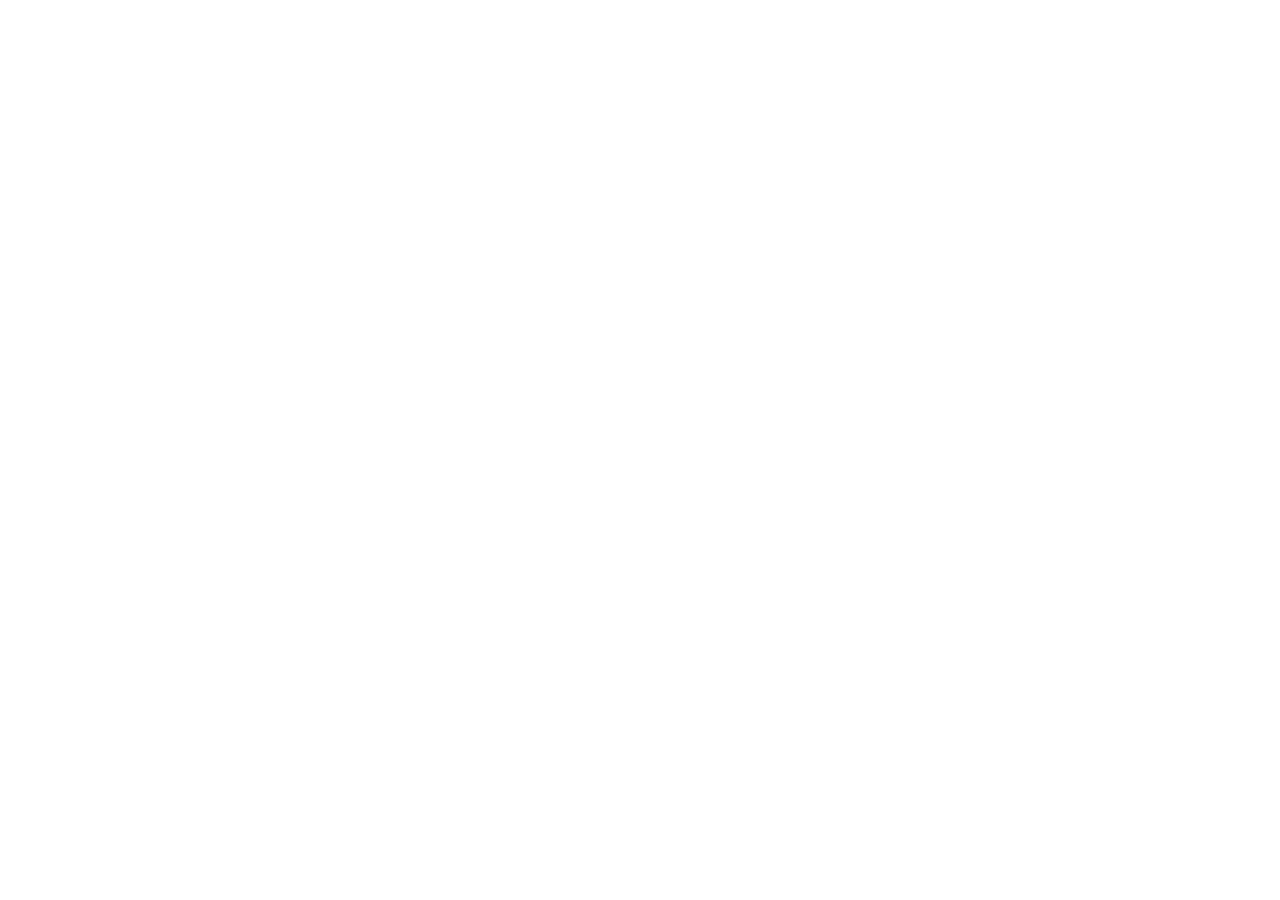
==== commit 99f039a3: "Add files via upload" ====
--- a/index.html
+++ b/index.html
@@ -2,1454 +2,40 @@
 <html lang="en">
 <head>
     <meta charset="UTF-8">
-    <meta name="viewport" content="width=device-width, initial-scale=1.0, user-scalable=yes">
-    <title>Pacta LLP. Law Firm | Pacta Sunt Servanda | Corporate & Commercial Law Experts in Ethiopia</title>
-    <meta name="description" content="Pacta LLP is a premier corporate law firm in Ethiopia specializing in Corporate Governance, Investment Law, Capital Markets, and Regulatory Compliance. Pacta sunt servanda.">
-    <meta name="keywords" content="Pacta LLP, Ethiopian corporate lawyer, investment advisory Ethiopia, business law, corporate governance, legal consultant Addis Ababa, pacta sunt servanda">
+    <meta name="viewport" content="width=device-width, initial-scale=1.0">
+    <title>Content Manager - Pacta LLP</title>
     
-    <!-- Font Awesome Icons -->
-    <link rel="stylesheet" href="https://cdnjs.cloudflare.com/ajax/libs/font-awesome/6.0.0/css/all.min.css">
-    
-    <!-- Google Fonts -->
-    <link href="https://fonts.googleapis.com/css2?family=Inter:wght@300;400;500;600;700;800&display=swap" rel="stylesheet">
-    
-    <!-- AOS Animation Library -->
-    <link href="https://unpkg.com/aos@2.3.1/dist/aos.css" rel="stylesheet">
-    
-    <!-- Calendly Widget -->
-    <link href="https://assets.calendly.com/assets/external/widget.css" rel="stylesheet">
-    <script src="https://assets.calendly.com/assets/external/widget.js" type="async"></script>
-    
-    <!-- Tawk.to Live Chat -->
-    <script>
-        var Tawk_API = Tawk_API || {}, Tawk_LoadStart = new Date();
-        (function() {
-            var s1 = document.createElement("script"), s0 = document.getElementsByTagName("script")[0];
-            s1.async = true;
-            s1.src = 'https://embed.tawk.to/67e5c8b5ab3a04191a3e012d/1in3v1bh7';
-            s1.charset = 'UTF-8';
-            s1.setAttribute('crossorigin', '*');
-            s0.parentNode.insertBefore(s1, s0);
-        })();
-    </script>
+    <!-- Netlify Identity Widget -->
+    <script src="https://identity.netlify.com/v1/netlify-identity-widget.js"></script>
     
     <style>
-        * {
+        /* Custom admin login page styling */
+        body {
+            font-family: -apple-system, BlinkMacSystemFont, 'Segoe UI', Roboto, sans-serif;
             margin: 0;
             padding: 0;
-            box-sizing: border-box;
         }
-
-        :root {
-            --primary: #1a365d;
-            --primary-dark: #0f2440;
-            --primary-light: #2c5282;
-            --accent: #c4a747;
-            --accent-dark: #a08632;
-            --gray-light: #f7fafc;
-            --gray: #e2e8f0;
-            --gray-dark: #4a5568;
-            --text-dark: #1a202c;
-            --white: #ffffff;
-            --shadow: 0 10px 25px -5px rgba(0,0,0,0.1);
-            --shadow-lg: 0 20px 40px -10px rgba(0,0,0,0.15);
-        }
-
-        body {
-            font-family: 'Inter', sans-serif;
-            color: var(--text-dark);
-            line-height: 1.6;
-            overflow-x: hidden;
-        }
-
-        .container {
-            max-width: 1280px;
-            margin: 0 auto;
-            padding: 0 2rem;
-        }
-
-        /* Header */
-        .header {
-            position: fixed;
-            top: 0;
-            width: 100%;
-            background: var(--white);
-            box-shadow: var(--shadow);
-            z-index: 1000;
-            padding: 1rem 0;
-            transition: all 0.3s ease;
-        }
-
-        .header .container {
-            display: flex;
-            justify-content: space-between;
-            align-items: center;
-            flex-wrap: wrap;
-        }
-
-        .logo h1 {
-            font-size: 1.6rem;
-            font-weight: 800;
-            color: var(--primary);
-        }
-
-        .logo h1 span {
-            color: var(--accent);
-            font-weight: 600;
-        }
-
-        .logo p {
-            font-size: 0.7rem;
-            color: var(--gray-dark);
-            letter-spacing: 1px;
-            font-style: italic;
-        }
-
-        .nav-menu {
-            display: flex;
-            gap: 2rem;
-            list-style: none;
-        }
-
-        .nav-menu a {
-            text-decoration: none;
-            color: var(--text-dark);
-            font-weight: 500;
-            transition: color 0.3s;
-        }
-
-        .nav-menu a:hover {
-            color: var(--accent);
-        }
-
-        .hamburger {
-            display: none;
-            flex-direction: column;
-            cursor: pointer;
-        }
-
-        .hamburger span {
-            width: 25px;
-            height: 3px;
-            background: var(--primary);
-            margin: 3px 0;
-            transition: 0.3s;
-        }
-
-        .btn {
-            display: inline-block;
-            padding: 0.75rem 1.5rem;
-            border-radius: 8px;
-            text-decoration: none;
-            font-weight: 600;
-            transition: all 0.3s;
-            cursor: pointer;
-            border: none;
-            font-family: inherit;
-        }
-
-        .btn-primary {
-            background: var(--primary);
-            color: var(--white);
-            border: 2px solid var(--primary);
-        }
-
-        .btn-primary:hover {
-            background: var(--primary-dark);
-            transform: translateY(-2px);
-            box-shadow: var(--shadow);
-        }
-
-        .btn-secondary {
-            background: transparent;
-            color: var(--primary);
-            border: 2px solid var(--primary);
-        }
-
-        .btn-secondary:hover {
-            background: var(--primary);
-            color: var(--white);
-        }
-
-        /* Dark Mode Styles */
-        body.dark-mode {
-            background: #1a1a2e;
-            color: #eee;
-        }
-
-        body.dark-mode .header,
-        body.dark-mode .practice-card,
-        body.dark-mode .team-card,
-        body.dark-mode .testimonial-card,
-        body.dark-mode .blog-card,
-        body.dark-mode .resource-card,
-        body.dark-mode .contact-form,
-        body.dark-mode .contact-info {
-            background: #16213e;
-            color: #eee;
-        }
-
-        body.dark-mode .hero {
-            background: linear-gradient(135deg, #0f0f23 0%, #1a1a2e 100%);
-        }
-
-        /* Scroll to Top Button */
-        .scroll-top {
-            position: fixed;
-            bottom: 30px;
-            right: 30px;
-            width: 50px;
-            height: 50px;
-            background: var(--accent);
-            color: var(--primary);
-            border-radius: 50%;
-            display: flex;
-            align-items: center;
-            justify-content: center;
-            cursor: pointer;
-            opacity: 0;
-            visibility: hidden;
-            transition: all 0.3s;
-            z-index: 999;
-            box-shadow: var(--shadow);
-        }
-
-        .scroll-top.show {
-            opacity: 1;
-            visibility: visible;
-        }
-
-        .scroll-top:hover {
-            background: var(--accent-dark);
-            transform: translateY(-5px);
-        }
-
-        /* Dark Mode Toggle */
-        .dark-mode-toggle {
-            position: fixed;
-            bottom: 30px;
-            left: 30px;
-            width: 50px;
-            height: 50px;
-            background: var(--primary);
-            color: var(--white);
-            border-radius: 50%;
-            display: flex;
-            align-items: center;
-            justify-content: center;
-            cursor: pointer;
-            transition: all 0.3s;
-            z-index: 999;
-            box-shadow: var(--shadow);
-            border: none;
-        }
-
-        .dark-mode-toggle:hover {
-            transform: scale(1.05);
-        }
-
-        /* FAQ Accordion */
-        .faq-section {
-            padding: 5rem 0;
-            background: var(--gray-light);
-        }
-
-        .faq-grid {
-            max-width: 800px;
-            margin: 0 auto;
-        }
-
-        .faq-item {
-            background: var(--white);
-            margin-bottom: 1rem;
-            border-radius: 12px;
-            overflow: hidden;
-            box-shadow: var(--shadow);
-        }
-
-        .faq-question {
-            padding: 1.25rem;
-            font-weight: 600;
-            cursor: pointer;
-            display: flex;
-            justify-content: space-between;
-            align-items: center;
-            color: var(--primary);
-        }
-
-        .faq-question i {
-            transition: transform 0.3s;
-        }
-
-        .faq-answer {
-            padding: 0 1.25rem;
-            max-height: 0;
-            overflow: hidden;
-            transition: max-height 0.3s ease;
-        }
-
-        .faq-item.active .faq-answer {
-            padding: 0 1.25rem 1.25rem;
-            max-height: 300px;
-        }
-
-        .faq-item.active .faq-question i {
-            transform: rotate(180deg);
-        }
-
-        /* Newsletter */
-        .newsletter-section {
-            padding: 4rem 0;
-            background: var(--primary);
-            color: var(--white);
-            text-align: center;
-        }
-
-        .newsletter-form {
-            display: flex;
-            justify-content: center;
-            gap: 1rem;
-            margin-top: 2rem;
-            flex-wrap: wrap;
-        }
-
-        .newsletter-form input {
-            padding: 0.75rem 1rem;
-            width: 300px;
-            border: none;
-            border-radius: 8px;
-        }
-
-        .newsletter-form button {
-            background: var(--accent);
-            color: var(--primary);
-            border: none;
-        }
-
-        /* Cookie Consent */
-        .cookie-consent {
-            position: fixed;
-            bottom: 20px;
-            left: 20px;
-            right: 20px;
-            background: var(--primary-dark);
-            color: var(--white);
-            padding: 1rem;
-            border-radius: 12px;
-            display: none;
-            justify-content: space-between;
-            align-items: center;
-            flex-wrap: wrap;
-            gap: 1rem;
-            z-index: 1000;
-            box-shadow: var(--shadow-lg);
-        }
-
-        .cookie-consent button {
-            background: var(--accent);
-            color: var(--primary);
-            border: none;
-            padding: 0.5rem 1rem;
-            border-radius: 8px;
-            cursor: pointer;
-        }
-
-        /* Search Bar */
-        .search-container {
-            margin: 2rem 0;
-            display: flex;
-            justify-content: center;
-        }
-
-        .search-input {
-            padding: 0.75rem 1rem;
-            width: 100%;
-            max-width: 400px;
-            border: 2px solid var(--gray);
-            border-radius: 50px;
-            font-size: 1rem;
-        }
-
-        /* Hero Section */
-        .hero {
-            padding: 8rem 0 4rem;
-            background: linear-gradient(135deg, var(--gray-light) 0%, var(--white) 100%);
-            min-height: 90vh;
-            display: flex;
-            align-items: center;
-        }
-
-        .hero-content {
-            text-align: center;
-            max-width: 800px;
-            margin: 0 auto;
-        }
-
-        .hero-badge {
-            display: inline-block;
-            background: var(--accent);
-            color: var(--white);
-            padding: 0.5rem 1rem;
-            border-radius: 50px;
-            font-size: 0.875rem;
-            margin-bottom: 1.5rem;
-        }
-
-        .hero h1 {
-            font-size: 3rem;
-            font-weight: 800;
-            margin-bottom: 1rem;
-            color: var(--primary);
-        }
-
-        .hero h1 i {
-            font-style: italic;
-            color: var(--accent);
-            font-weight: 600;
-        }
-
-        .hero p {
-            font-size: 1.2rem;
-            color: var(--gray-dark);
-            margin-bottom: 2rem;
-        }
-
-        .hero-buttons {
-            display: flex;
-            gap: 1rem;
-            justify-content: center;
-            margin-bottom: 3rem;
-            flex-wrap: wrap;
-        }
-
-        .hero-stats {
-            display: flex;
-            justify-content: center;
-            gap: 3rem;
-            margin-top: 2rem;
-            flex-wrap: wrap;
-        }
-
-        .stat {
-            text-align: center;
-        }
-
-        .stat h3 {
-            font-size: 2rem;
-            color: var(--accent);
-        }
-
-        .stat p {
-            font-size: 0.9rem;
-        }
-
-        .section-header {
-            text-align: center;
-            margin-bottom: 3rem;
-        }
-
-        .section-header h2 {
-            font-size: 2.5rem;
-            color: var(--primary);
-            margin-bottom: 1rem;
-        }
-
-        .section-header p {
-            color: var(--gray-dark);
-            font-size: 1.1rem;
-        }
-
-        .about-section {
-            padding: 5rem 0;
-            background: var(--white);
-        }
-
-        .about-content {
-            max-width: 800px;
-            margin: 0 auto;
-            text-align: center;
-        }
-
-        .about-content h2 {
-            color: var(--primary);
-            margin-bottom: 1.5rem;
-        }
-
-        .practice-areas {
-            padding: 5rem 0;
-            background: var(--gray-light);
-        }
-
-        .practice-grid {
-            display: grid;
-            grid-template-columns: repeat(auto-fit, minmax(300px, 1fr));
-            gap: 2rem;
-        }
-
-        .practice-card {
-            background: var(--white);
-            padding: 2rem;
-            border-radius: 12px;
-            box-shadow: var(--shadow);
-            transition: transform 0.3s, box-shadow 0.3s;
-            text-align: center;
-        }
-
-        .practice-card:hover {
-            transform: translateY(-5px);
-            box-shadow: var(--shadow-lg);
-        }
-
-        .practice-card i {
-            font-size: 3rem;
-            color: var(--accent);
-            margin-bottom: 1rem;
-        }
-
-        .practice-card h3 {
-            font-size: 1.3rem;
-            margin-bottom: 1rem;
-            color: var(--primary);
-        }
-
-        .team-section {
-            padding: 5rem 0;
-            background: var(--white);
-        }
-
-        .team-grid {
-            display: grid;
-            grid-template-columns: repeat(auto-fit, minmax(300px, 1fr));
-            gap: 2rem;
-        }
-
-        .team-card {
-            background: var(--white);
-            border-radius: 12px;
-            overflow: hidden;
-            box-shadow: var(--shadow);
-            text-align: center;
-            transition: transform 0.3s;
-            padding-bottom: 1.5rem;
-        }
-
-        .team-card:hover {
-            transform: translateY(-5px);
-        }
-
-        .team-card img {
-            width: 100%;
-            height: 280px;
-            object-fit: cover;
-            background: var(--primary-light);
-        }
-
-        .team-card h3 {
-            color: var(--primary);
-            margin: 1rem 0 0.25rem;
-            font-size: 1.3rem;
-        }
-
-        .team-title {
-            color: var(--accent);
-            font-weight: 600;
-            margin-bottom: 0.5rem;
-            font-size: 0.9rem;
-        }
-
-        .team-bio {
-            padding: 0 1rem;
-            font-size: 0.9rem;
-            color: var(--gray-dark);
-            margin-bottom: 1rem;
-        }
-
-        .team-social {
-            display: flex;
-            justify-content: center;
-            gap: 1rem;
-            margin-top: 0.5rem;
-        }
-
-        .team-social a {
-            color: var(--primary);
-            font-size: 1.2rem;
-            transition: color 0.3s;
-        }
-
-        .testimonials {
-            padding: 5rem 0;
-            background: var(--gray-light);
-        }
-
-        .testimonial-slider {
-            display: grid;
-            grid-template-columns: repeat(auto-fit, minmax(300px, 1fr));
-            gap: 2rem;
-        }
-
-        .testimonial-card {
-            background: var(--white);
-            padding: 2rem;
-            border-radius: 12px;
-            box-shadow: var(--shadow);
-        }
-
-        .insights {
-            padding: 5rem 0;
-            background: var(--white);
-        }
-
-        .blog-grid {
-            display: grid;
-            grid-template-columns: repeat(auto-fit, minmax(300px, 1fr));
-            gap: 2rem;
-        }
-
-        .blog-card {
-            background: var(--gray-light);
-            padding: 1.5rem;
-            border-radius: 12px;
-            box-shadow: var(--shadow);
-            transition: transform 0.3s;
-        }
-
-        .blog-card:hover {
-            transform: translateY(-5px);
-        }
-
-        .blog-date {
-            color: var(--accent);
-            font-size: 0.875rem;
-            margin-bottom: 0.5rem;
-        }
-
-        .legal-resources {
-            padding: 5rem 0;
-            background: var(--gray-light);
-        }
-
-        .resources-grid {
-            display: grid;
-            grid-template-columns: repeat(auto-fit, minmax(250px, 1fr));
-            gap: 2rem;
-        }
-
-        .resource-card {
-            background: var(--white);
-            padding: 1.5rem;
-            border-radius: 12px;
-            box-shadow: var(--shadow);
-        }
-
-        .resource-card h3 {
-            color: var(--primary);
-            margin-bottom: 1rem;
-            border-bottom: 2px solid var(--accent);
-            padding-bottom: 0.5rem;
-        }
-
-        .resource-card ul {
-            list-style: none;
-            padding-left: 0;
-        }
-
-        .resource-card li {
-            margin-bottom: 0.5rem;
-            padding-left: 1rem;
-            position: relative;
-        }
-
-        .resource-card li::before {
-            content: "•";
-            color: var(--accent);
-            position: absolute;
-            left: 0;
-        }
-
-        .contact-section {
-            padding: 5rem 0;
-            background: var(--white);
-        }
-
-        .contact-grid {
-            display: grid;
-            grid-template-columns: 1fr 1fr;
-            gap: 3rem;
-        }
-
-        .contact-info h2, .contact-form h2 {
-            color: var(--primary);
-            margin-bottom: 1rem;
-        }
-
-        .contact-details {
-            margin: 2rem 0;
-        }
-
-        .contact-details p {
-            margin-bottom: 1rem;
-            display: flex;
-            align-items: center;
-            gap: 0.75rem;
-        }
-
-        .contact-details i {
-            color: var(--accent);
-            width: 25px;
-        }
-
-        .contact-form input,
-        .contact-form select,
-        .contact-form textarea {
-            width: 100%;
-            padding: 0.75rem;
-            margin-bottom: 1rem;
-            border: 1px solid var(--gray);
-            border-radius: 8px;
-            font-family: inherit;
-            transition: border-color 0.3s;
-        }
-
-        .contact-form input:focus,
-        .contact-form textarea:focus {
-            outline: none;
-            border-color: var(--accent);
-        }
-
-        .whatsapp-btn {
-            display: inline-flex;
-            align-items: center;
-            gap: 0.5rem;
-            background: #25D366;
-            color: white;
-            padding: 0.75rem 1.5rem;
-            border-radius: 8px;
-            text-decoration: none;
-            font-weight: 600;
-            margin-top: 1rem;
-            transition: transform 0.3s;
-        }
-
-        .calendly-btn {
-            display: inline-flex;
-            align-items: center;
-            gap: 0.5rem;
-            background: var(--primary);
-            color: white;
-            padding: 0.75rem 1.5rem;
-            border-radius: 8px;
-            text-decoration: none;
-            font-weight: 600;
-            margin-top: 1rem;
-            border: none;
-            cursor: pointer;
-        }
-
-        .footer {
-            background: var(--primary-dark);
-            color: var(--white);
-            padding: 3rem 0 1rem;
-        }
-
-        .footer-grid {
-            display: grid;
-            grid-template-columns: repeat(auto-fit, minmax(250px, 1fr));
-            gap: 2rem;
-            margin-bottom: 2rem;
-        }
-
-        .footer-about h3, .footer-links h4 {
-            margin-bottom: 1rem;
-        }
-
-        .footer-links ul {
-            list-style: none;
-        }
-
-        .footer-links a {
-            color: var(--gray);
-            text-decoration: none;
-            line-height: 2;
-            transition: color 0.3s;
-        }
-
-        .footer-links a:hover {
-            color: var(--accent);
-        }
-
-        .footer-bottom {
-            text-align: center;
-            padding-top: 2rem;
-            border-top: 1px solid rgba(255,255,255,0.1);
-        }
-
-        .legal-notices {
-            margin-bottom: 1rem;
-        }
-
-        .legal-notices a {
-            color: var(--gray);
-            text-decoration: none;
-            margin: 0 0.5rem;
-            transition: color 0.3s;
-        }
-
-        .disclaimer-note {
-            font-size: 0.75rem;
-            opacity: 0.7;
-            margin-top: 0.5rem;
-        }
-
-        @media (max-width: 768px) {
-            .container {
-                padding: 0 1rem;
-            }
-
-            .hamburger {
-                display: flex;
-            }
-
-            .nav-menu {
-                position: fixed;
-                left: -100%;
-                top: 70px;
-                flex-direction: column;
-                background: var(--white);
-                width: 100%;
-                text-align: center;
-                transition: 0.3s;
-                box-shadow: var(--shadow);
-                padding: 2rem;
-            }
-
-            .nav-menu.active {
-                left: 0;
-            }
-
-            .hero h1 {
-                font-size: 2rem;
-            }
-
-            .hero-buttons {
-                flex-direction: column;
-            }
-
-            .hero-stats {
-                flex-direction: column;
-                gap: 1rem;
-            }
-
-            .section-header h2 {
-                font-size: 1.75rem;
-            }
-
-            .contact-grid {
-                grid-template-columns: 1fr;
-            }
-        }
+        
+        /* Optional: Customize the CMS logo/preview */
     </style>
 </head>
 <body>
-
-    <!-- Header -->
-    <header class="header">
-        <div class="container">
-            <div class="logo">
-                <h1>Pacta <span>LLP.</span></h1>
-                <p>Law Firm | Pacta Sunt Servanda</p>
-            </div>
-            <nav class="navbar">
-                <ul class="nav-menu">
-                    <li><a href="#home">Home</a></li>
-                    <li><a href="#about">About</a></li>
-                    <li><a href="#services">Practice Areas</a></li>
-                    <li><a href="#team">Our Team</a></li>
-                    <li><a href="#faq">FAQ</a></li>
-                    <li><a href="#resources">Resources</a></li>
-                    <li><a href="#contact">Contact</a></li>
-                </ul>
-                <div class="hamburger">
-                    <span></span>
-                    <span></span>
-                    <span></span>
-                </div>
-            </nav>
-        </div>
-    </header>
-
-    <!-- Dark Mode Toggle -->
-    <button class="dark-mode-toggle" id="darkModeToggle">
-        <i class="fas fa-moon"></i>
-    </button>
-
-    <!-- Scroll to Top Button -->
-    <div class="scroll-top" id="scrollTop">
-        <i class="fas fa-arrow-up"></i>
-    </div>
-
-    <main>
-        <!-- Hero Section -->
-        <section id="home" class="hero">
-            <div class="container">
-                <div class="hero-content" data-aos="fade-up">
-                    <span class="hero-badge">Corporate & Commercial Law Experts in Ethiopia</span>
-                    <h1>We will serve you. <i>Pacta sunt servanda.</i></h1>
-                    <p>Business Law • Corporate Governance • Investment Advisory</p>
-                    <div class="hero-buttons">
-                        <a href="#contact" class="btn btn-primary">Book Consultation <i class="fas fa-arrow-right"></i></a>
-                        <a href="#services" class="btn btn-secondary">Explore Services</a>
-                        <button class="calendly-btn" onclick="Calendly.showPopupWidget('https://calendly.com/pactallp/30min'); return false;">
-                            <i class="fas fa-calendar-alt"></i> Schedule Meeting
-                        </button>
-                    </div>
-                </div>
-                <div class="hero-stats">
-                    <div class="stat" data-aos="fade-up" data-aos-delay="100">
-                        <h3>10+</h3>
-                        <p>Years Experience</p>
-                    </div>
-                    <div class="stat" data-aos="fade-up" data-aos-delay="200">
-                        <h3>100+</h3>
-                        <p>Clients Served</p>
-                    </div>
-                    <div class="stat" data-aos="fade-up" data-aos-delay="300">
-                        <h3>95%</h3>
-                        <p>Success Rate</p>
-                    </div>
-                </div>
-            </div>
-        </section>
-
-        <!-- Search Bar -->
-        <div class="container">
-            <div class="search-container">
-                <input type="text" id="searchInput" class="search-input" placeholder="🔍 Search practice areas, lawyers, or resources...">
-            </div>
-        </div>
-
-        <!-- About Section -->
-        <section id="about" class="about-section">
-            <div class="container">
-                <div class="about-content" data-aos="fade-up">
-                    <h2>About Pacta LLP.</h2>
-                    <p>Pacta LLP. is a premier law and consulting firm specializing in legal advisory, business law, corporate governance, investment law, taxation, and regulatory compliance. Our team combines academic research and practical legal experience to deliver high-quality legal services to our clients.</p>
-                    <p style="margin-top: 1rem; font-style: italic; color: var(--accent);">"Pacta sunt servanda" — Agreements must be kept. This principle guides everything we do.</p>
-                </div>
-            </div>
-        </section>
-
-        <!-- Practice Areas -->
-        <section id="services" class="practice-areas">
-            <div class="container">
-                <div class="section-header" data-aos="fade-up">
-                    <h2>Our Legal Services</h2>
-                    <p>Specialized legal expertise across key sectors of Ethiopian business law</p>
-                </div>
-                <div class="practice-grid" id="practiceGrid">
-                    <div class="practice-card searchable" data-name="corporate commercial law company formation governance">
-                        <i class="fas fa-building"></i>
-                        <h3>Corporate & Commercial Law</h3>
-                        <p>Company formation, governance, M&A, and regulatory compliance support.</p>
-                        <a href="#" class="learn-more">Learn More →</a>
-                    </div>
-                    <div class="practice-card searchable" data-name="capital markets ecma securities ipo">
-                        <i class="fas fa-chart-line"></i>
-                        <h3>Capital Markets</h3>
-                        <p>ECMA registration, securities issuance, IPO advisory, and capital raising.</p>
-                        <a href="#" class="learn-more">Learn More →</a>
-                    </div>
-                    <div class="practice-card searchable" data-name="investment advisory investor business structuring">
-                        <i class="fas fa-handshake"></i>
-                        <h3>Investment Advisory</h3>
-                        <p>Legal guidance for investors, business structuring, and investment incentives.</p>
-                        <a href="#" class="learn-more">Learn More →</a>
-                    </div>
-                    <div class="practice-card searchable" data-name="contract law drafting negotiation">
-                        <i class="fas fa-file-signature"></i>
-                        <h3>Contract Law</h3>
-                        <p>Drafting, reviewing, and negotiation of commercial agreements.</p>
-                        <a href="#" class="learn-more">Learn More →</a>
-                    </div>
-                    <div class="practice-card searchable" data-name="tax compliance regulatory">
-                        <i class="fas fa-calculator"></i>
-                        <h3>Tax & Compliance</h3>
-                        <p>Regulatory compliance and tax-related legal advisory services.</p>
-                        <a href="#" class="learn-more">Learn More →</a>
-                    </div>
-                    <div class="practice-card searchable" data-name="litigation dispute resolution arbitration">
-                        <i class="fas fa-gavel"></i>
-                        <h3>Litigation & Resolution</h3>
-                        <p>Commercial arbitration, mediation, and court representation.</p>
-                        <a href="#" class="learn-more">Learn More →</a>
-                    </div>
-                </div>
-            </div>
-        </section>
-
-        <!-- Team Section -->
-        <section id="team" class="team-section">
-            <div class="container">
-                <div class="section-header" data-aos="fade-up">
-                    <h2>Our Legal Team</h2>
-                    <p>Experienced, dedicated, and committed to excellence</p>
-                </div>
-                <div class="team-grid" id="teamGrid">
-                    <div class="team-card searchable" data-name="john smith principal attorney">
-                        <img src="https://placehold.co/400x400/1a365d/white?text=John+Smith" alt="John Smith">
-                        <h3>John Smith</h3>
-                        <p class="team-title">Principal Attorney</p>
-                        <p class="team-bio">LLB, Research Scholar | Specialized in Corporate Governance, Investment Law, and Capital Markets. Founding partner with over 10 years of experience.</p>
-                        <div class="team-social">
-                            <a href="#"><i class="fab fa-linkedin"></i></a>
-                            <a href="#"><i class="fab fa-twitter"></i></a>
-                            <a href="mailto:john@pactallp.com"><i class="fas fa-envelope"></i></a>
-                        </div>
-                    </div>
-                    <div class="team-card searchable" data-name="adonay elohenu senior associate">
-                        <img src="https://placehold.co/400x400/2c5282/white?text=Adonay+Elohenu" alt="Adonay Elohenu">
-                        <h3>Adonay Elohenu</h3>
-                        <p class="team-title">Senior Associate</p>
-                        <p class="team-bio">LLM in International Business Law | Expert in cross-border transactions, contract negotiation, and foreign investment compliance.</p>
-                        <div class="team-social">
-                            <a href="#"><i class="fab fa-linkedin"></i></a>
-                            <a href="#"><i class="fab fa-twitter"></i></a>
-                            <a href="mailto:adonay@pactallp.com"><i class="fas fa-envelope"></i></a>
-                        </div>
-                    </div>
-                    <div class="team-card searchable" data-name="eldan cohen associate">
-                        <img src="https://placehold.co/400x400/3a6ea5/white?text=Eldan+Cohen" alt="Eldan Cohen">
-                        <h3>Eldan Cohen</h3>
-                        <p class="team-title">Associate</p>
-                        <p class="team-bio">LLB | Specializes in dispute resolution, commercial litigation, and employment law. Recognized for his analytical approach.</p>
-                        <div class="team-social">
-                            <a href="#"><i class="fab fa-linkedin"></i></a>
-                            <a href="#"><i class="fab fa-twitter"></i></a>
-                            <a href="mailto:eldan@pactallp.com"><i class="fas fa-envelope"></i></a>
-                        </div>
-                    </div>
-                </div>
-            </div>
-        </section>
-
-        <!-- Testimonials -->
-        <section class="testimonials">
-            <div class="container">
-                <div class="section-header" data-aos="fade-up">
-                    <h2>Client Testimonials</h2>
-                    <p>What our clients say about working with us</p>
-                </div>
-                <div class="testimonial-slider">
-                    <div class="testimonial-card" data-aos="fade-up" data-aos-delay="100">
-                        <i class="fas fa-quote-left"></i>
-                        <p>"Pacta LLP provided exceptional guidance on our company registration and investment structuring. Their commitment to 'pacta sunt servanda' is evident."</p>
-                        <h4>- Tadesse M.</h4>
-                        <span>Managing Director</span>
-                    </div>
-                    <div class="testimonial-card" data-aos="fade-up" data-aos-delay="200">
-                        <i class="fas fa-quote-left"></i>
-                        <p>"Professional, responsive, and deeply knowledgeable about Ethiopian corporate law. The entire team at Pacta is outstanding."</p>
-                        <h4>- Selam T.</h4>
-                        <span>General Counsel</span>
-                    </div>
-                    <div class="testimonial-card" data-aos="fade-up" data-aos-delay="300">
-                        <i class="fas fa-quote-left"></i>
-                        <p>"The firm's expertise in capital markets and ECMA regulations is unmatched. They guided us through a complex securities registration process."</p>
-                        <h4>- Dr. Yonas A.</h4>
-                        <span>Investor</span>
-                    </div>
-                </div>
-            </div>
-        </section>
-
-        <!-- FAQ Accordion Section -->
-        <section id="faq" class="faq-section">
-            <div class="container">
-                <div class="section-header" data-aos="fade-up">
-                    <h2>Frequently Asked Questions</h2>
-                    <p>Answers to common legal questions</p>
-                </div>
-                <div class="faq-grid">
-                    <div class="faq-item">
-                        <div class="faq-question">
-                            What areas of law do you specialize in?
-                            <i class="fas fa-chevron-down"></i>
-                        </div>
-                        <div class="faq-answer">
-                            We specialize in Corporate & Commercial Law, Capital Markets, Investment Advisory, Contract Law, Tax & Compliance, and Litigation & Dispute Resolution.
-                        </div>
-                    </div>
-                    <div class="faq-item">
-                        <div class="faq-question">
-                            How can I schedule a consultation?
-                            <i class="fas fa-chevron-down"></i>
-                        </div>
-                        <div class="faq-answer">
-                            You can schedule a consultation by clicking the "Schedule Meeting" button above, using our contact form, or calling us directly at +251-XXX-XXXXXX.
-                        </div>
-                    </div>
-                    <div class="faq-item">
-                        <div class="faq-question">
-                            What are your consultation fees?
-                            <i class="fas fa-chevron-down"></i>
-                        </div>
-                        <div class="faq-answer">
-                            We offer a free initial 15-minute consultation. For detailed legal advice, our fees vary based on the complexity of the case. Contact us for a quote.
-                        </div>
-                    </div>
-                    <div class="faq-item">
-                        <div class="faq-question">
-                            Do you handle international clients?
-                            <i class="fas fa-chevron-down"></i>
-                        </div>
-                        <div class="faq-answer">
-                            Yes, we regularly advise international investors and businesses looking to operate in Ethiopia. Our team is fluent in English and experienced with cross-border matters.
-                        </div>
-                    </div>
-                    <div class="faq-item">
-                        <div class="faq-question">
-                            How quickly can you respond to my legal matter?
-                            <i class="fas fa-chevron-down"></i>
-                        </div>
-                        <div class="faq-answer">
-                            We typically respond within 24 hours. For urgent matters, please call our office directly.
-                        </div>
-                    </div>
-                </div>
-            </div>
-        </section>
-
-        <!-- Newsletter Signup -->
-        <section class="newsletter-section">
-            <div class="container">
-                <h3>Subscribe to Our Legal Insights</h3>
-                <p>Get monthly updates on Ethiopian commercial law changes and legal tips</p>
-                <form class="newsletter-form" id="newsletterForm">
-                    <input type="email" placeholder="Your Email Address" required>
-                    <button type="submit" class="btn">Subscribe</button>
-                </form>
-            </div>
-        </section>
-
-        <!-- Insights/Blog -->
-        <section class="insights">
-            <div class="container">
-                <div class="section-header" data-aos="fade-up">
-                    <h2>Legal Insights & Updates</h2>
-                    <p>Stay informed on Ethiopian commercial law changes</p>
-                </div>
-                <div class="blog-grid">
-                    <div class="blog-card" data-aos="fade-up" data-aos-delay="100">
-                        <div class="blog-date">March 15, 2026</div>
-                        <h3>ECMA Updates Securities Listing Requirements</h3>
-                        <p>New regulations for capital market participants in Ethiopia's growing exchange.</p>
-                        <a href="#" class="read-more">Read More →</a>
-                    </div>
-                    <div class="blog-card" data-aos="fade-up" data-aos-delay="200">
-                        <div class="blog-date">March 10, 2026</div>
-                        <h3>Corporate Governance Best Practices for 2026</h3>
-                        <p>How Ethiopian companies can strengthen board oversight and compliance.</p>
-                        <a href="#" class="read-more">Read More →</a>
-                    </div>
-                    <div class="blog-card" data-aos="fade-up" data-aos-delay="300">
-                        <div class="blog-date">March 5, 2026</div>
-                        <h3>Foreign Investment in Ethiopia: Legal Guide</h3>
-                        <p>Understanding the new investment proclamation and incentives.</p>
-                        <a href="#" class="read-more">Read More →</a>
-                    </div>
-                </div>
-            </div>
-        </section>
-
-        <!-- Legal Resources -->
-        <section id="resources" class="legal-resources">
-            <div class="container">
-                <div class="section-header" data-aos="fade-up">
-                    <h2>Legal Resources</h2>
-                    <p>Access key legal documents and research materials</p>
-                </div>
-                <div class="resources-grid">
-                    <div class="resource-card" data-aos="fade-up" data-aos-delay="100">
-                        <h3>Federal Laws</h3>
-                        <ul>
-                            <li>Federal Proclamations</li>
-                            <li>Regulations</li>
-                            <li>Directives</li>
-                        </ul>
-                    </div>
-                    <div class="resource-card" data-aos="fade-up" data-aos-delay="150">
-                        <h3>Regional State Laws</h3>
-                        <ul>
-                            <li>Regional Proclamations</li>
-                            <li>State Regulations</li>
-                            <li>Directives</li>
-                        </ul>
-                    </div>
-                    <div class="resource-card" data-aos="fade-up" data-aos-delay="200">
-                        <h3>Cassation Decisions</h3>
-                        <ul>
-                            <li>Cassation Bench Rulings</li>
-                            <li>Landmark Decisions</li>
-                        </ul>
-                    </div>
-                    <div class="resource-card" data-aos="fade-up" data-aos-delay="250">
-                        <h3>Research Works</h3>
-                        <ul>
-                            <li>Academic Articles</li>
-                            <li>Legal Research Papers</li>
-                            <li>Theses & Publications</li>
-                        </ul>
-                    </div>
-                    <div class="resource-card" data-aos="fade-up" data-aos-delay="300">
-                        <h3>Legal Updates</h3>
-                        <ul>
-                            <li>New Laws & Amendments</li>
-                            <li>Government Notices</li>
-                            <li>Regulatory Updates</li>
-                        </ul>
-                    </div>
-                </div>
-            </div>
-        </section>
-
-        <!-- Contact Section with WORKING Form -->
-        <section id="contact" class="contact-section">
-            <div class="container">
-                <div class="contact-grid">
-                    <div class="contact-info" data-aos="fade-right">
-                        <h2>Contact Pacta LLP.</h2>
-                        <p>Schedule a consultation for your legal needs</p>
-                        <div class="contact-details">
-                            <p><i class="fas fa-map-marker-alt"></i> Addis Ababa, Ethiopia</p>
-                            <p><i class="fas fa-phone"></i> +251-XXX-XXXXXX</p>
-                            <p><i class="fas fa-envelope"></i> info@pactallp.com</p>
-                            <p><i class="far fa-clock"></i> Monday - Friday: 9:00 AM - 6:00 PM</p>
-                        </div>
-                        <a href="https://wa.me/251XXXXXXXXX" class="whatsapp-btn">
-                            <i class="fab fa-whatsapp"></i> Chat on WhatsApp
-                        </a>
-                        <button class="calendly-btn" onclick="Calendly.showPopupWidget('https://calendly.com/pactallp/30min'); return false;" style="margin-left: 1rem;">
-                            <i class="fas fa-calendar-alt"></i> Book Online
-                        </button>
-                    </div>
-                    <div class="contact-form" data-aos="fade-left">
-                        <h2>Send a Message</h2>
-                        <form id="contactForm" netlify netlify-honeypot="bot-field">
-                            <input type="hidden" name="form-name" value="contact">
-                            <input type="text" name="name" placeholder="Your Full Name" required>
-                            <input type="email" name="email" placeholder="Your Email Address" required>
-                            <input type="tel" name="phone" placeholder="Your Phone Number">
-                            <select name="practiceArea">
-                                <option>Select Practice Area</option>
-                                <option>Corporate & Commercial Law</option>
-                                <option>Investment Advisory</option>
-                                <option>Contract Law</option>
-                                <option>Tax & Compliance</option>
-                                <option>Litigation</option>
-                            </select>
-                            <textarea name="message" rows="5" placeholder="Tell us about your legal matter" required></textarea>
-                            <button type="submit" class="btn btn-primary">Send Message</button>
-                        </form>
-                        <div id="formStatus" style="margin-top: 1rem; display: none; text-align: center; padding: 0.5rem; border-radius: 8px;"></div>
-                    </div>
-                </div>
-            </div>
-        </section>
-    </main>
-
-    <!-- Footer -->
-    <footer class="footer">
-        <div class="container">
-            <div class="footer-grid">
-                <div class="footer-about">
-                    <h3>Pacta <span style="color: var(--accent);">LLP.</span></h3>
-                    <p>Premier corporate law firm in Ethiopia. <i>Pacta sunt servanda</i> — Agreements must be kept.</p>
-                </div>
-                <div class="footer-links">
-                    <h4>Quick Links</h4>
-                    <ul>
-                        <li><a href="#home">Home</a></li>
-                        <li><a href="#about">About Us</a></li>
-                        <li><a href="#services">Practice Areas</a></li>
-                        <li><a href="#team">Our Team</a></li>
-                        <li><a href="#faq">FAQ</a></li>
-                        <li><a href="#contact">Contact</a></li>
-                    </ul>
-                </div>
-                <div class="footer-links">
-                    <h4>Legal Pages</h4>
-                    <ul>
-                        <li><a href="privacy.html">Privacy Policy</a></li>
-                        <li><a href="terms.html">Terms of Use</a></li>
-                        <li><a href="disclaimer.html">Disclaimer</a></li>
-                        <li><a href="#">Legal Guides</a></li>
-                        <li><a href="#">FAQs</a></li>
-                    </ul>
-                </div>
-            </div>
-            <div class="footer-bottom">
-                <div class="legal-notices">
-                    <a href="privacy.html">Privacy Policy</a> | 
-                    <a href="terms.html">Terms of Use</a> | 
-                    <a href="disclaimer.html">Disclaimer</a>
-                </div>
-                <p>&copy; 2026 Pacta LLP. Law Firm. All Rights Reserved.</p>
-                <p class="disclaimer-note">This website is for informational purposes only and does not constitute legal advice.</p>
-            </div>
-        </div>
-    </footer>
-
-    <!-- Cookie Consent -->
-    <div class="cookie-consent" id="cookieConsent">
-        <span>🍪 This website uses cookies to improve your experience. By using this site, you agree to our use of cookies.</span>
-        <button id="acceptCookies">Accept</button>
-    </div>
-
-    <script src="https://unpkg.com/aos@2.3.1/dist/aos.js"></script>
+    <!-- Include the script that builds the page and powers Decap CMS -->
+    <script src="https://unpkg.com/netlify-cms@^2.0.0/dist/netlify-cms.js"></script>
+    
+    <!-- Custom preview template (optional) -->
     <script>
-        // Initialize AOS
-        AOS.init({ duration: 800, once: true, offset: 100 });
-
-        // Mobile Menu Toggle
-        const hamburger = document.querySelector('.hamburger');
-        const navMenu = document.querySelector('.nav-menu');
-        if (hamburger) {
-            hamburger.addEventListener('click', () => {
-                navMenu.classList.toggle('active');
-            });
-        }
-        document.querySelectorAll('.nav-menu a').forEach(link => {
-            link.addEventListener('click', () => {
-                navMenu.classList.remove('active');
-            });
-        });
-
-        // Smooth Scrolling
-        document.querySelectorAll('a[href^="#"]').forEach(anchor => {
-            anchor.addEventListener('click', function(e) {
-                e.preventDefault();
-                const target = document.querySelector(this.getAttribute('href'));
-                if (target) {
-                    target.scrollIntoView({ behavior: 'smooth' });
-                    navMenu.classList.remove('active');
-                }
-            });
-        });
-
-        // Scroll to Top Button
-        const scrollTopBtn = document.getElementById('scrollTop');
-        window.addEventListener('scroll', () => {
-            if (window.scrollY > 300) {
-                scrollTopBtn.classList.add('show');
-            } else {
-                scrollTopBtn.classList.remove('show');
+        // Register custom preview styles or components if needed
+        CMS.registerPreviewStyle('/css/style.css');
+        
+        // Optional: Customize the CMS dashboard
+        CMS.init({
+            config: {
+                backend: {
+                    name: 'git-gateway',
+                },
+                load_config_file: true, // Load config.yml
             }
-        });
-        scrollTopBtn.addEventListener('click', () => {
-            window.scrollTo({ top: 0, behavior: 'smooth' });
-        });
-
-        // Dark Mode Toggle
-        const darkModeToggle = document.getElementById('darkModeToggle');
-        darkModeToggle.addEventListener('click', () => {
-            document.body.classList.toggle('dark-mode');
-            const icon = darkModeToggle.querySelector('i');
-            if (document.body.classList.contains('dark-mode')) {
-                icon.classList.remove('fa-moon');
-                icon.classList.add('fa-sun');
-                localStorage.setItem('darkMode', 'enabled');
-            } else {
-                icon.classList.remove('fa-sun');
-                icon.classList.add('fa-moon');
-                localStorage.setItem('darkMode', 'disabled');
-            }
-        });
-        if (localStorage.getItem('darkMode') === 'enabled') {
-            document.body.classList.add('dark-mode');
-            darkModeToggle.querySelector('i').classList.remove('fa-moon');
-            darkModeToggle.querySelector('i').classList.add('fa-sun');
-        }
-
-        // FAQ Accordion
-        document.querySelectorAll('.faq-question').forEach(question => {
-            question.addEventListener('click', () => {
-                const parent = question.parentElement;
-                parent.classList.toggle('active');
-            });
-        });
-
-        // Search Functionality
-        const searchInput = document.getElementById('searchInput');
-        const searchableItems = document.querySelectorAll('.searchable');
-        searchInput.addEventListener('input', (e) => {
-            const searchTerm = e.target.value.toLowerCase();
-            searchableItems.forEach(item => {
-                const text = item.getAttribute('data-name') || item.innerText.toLowerCase();
-                if (text.includes(searchTerm)) {
-                    item.style.display = '';
-                } else {
-                    item.style.display = 'none';
-                }
-            });
-        });
-
-        // Newsletter Form
-        const newsletterForm = document.getElementById('newsletterForm');
-        if (newsletterForm) {
-            newsletterForm.addEventListener('submit', (e) => {
-                e.preventDefault();
-                const email = newsletterForm.querySelector('input').value;
-                alert(`Thank you for subscribing! We'll send updates to ${email}`);
-                newsletterForm.reset();
-            });
-        }
-
-        // Contact Form (Netlify will handle submission)
-        const contactForm = document.getElementById('contactForm');
-        const formStatus = document.getElementById('formStatus');
-        if (contactForm) {
-            contactForm.addEventListener('submit', async (e) => {
-                e.preventDefault();
-                const submitBtn = contactForm.querySelector('button');
-                const originalText = submitBtn.textContent;
-                submitBtn.textContent = 'Sending...';
-                submitBtn.disabled = true;
-                
-                const formData = new FormData(contactForm);
-                try {
-                    await fetch('/', {
-                        method: 'POST',
-                        headers: { 'Content-Type': 'application/x-www-form-urlencoded' },
-                        body: new URLSearchParams(formData).toString()
-                    });
-                    formStatus.textContent = '✓ Thank you! We will contact you within 24 hours.';
-                    formStatus.style.display = 'block';
-                    formStatus.style.backgroundColor = '#d4edda';
-                    formStatus.style.color = '#155724';
-                    contactForm.reset();
-                } catch (error) {
-                    formStatus.textContent = '✗ Something went wrong. Please call or email us directly.';
-                    formStatus.style.display = 'block';
-                    formStatus.style.backgroundColor = '#f8d7da';
-                    formStatus.style.color = '#721c24';
-                } finally {
-                    submitBtn.textContent = originalText;
-                    submitBtn.disabled = false;
-                    setTimeout(() => {
-                        formStatus.style.display = 'none';
-                    }, 5000);
-                }
-            });
-        }
-
-        // Cookie Consent
-        const cookieConsent = document.getElementById('cookieConsent');
-        if (!localStorage.getItem('cookiesAccepted')) {
-            cookieConsent.style.display = 'flex';
-        }
-        document.getElementById('acceptCookies').addEventListener('click', () => {
-            localStorage.setItem('cookiesAccepted', 'true');
-            cookieConsent.style.display = 'none';
         });
     </script>
 </body>
